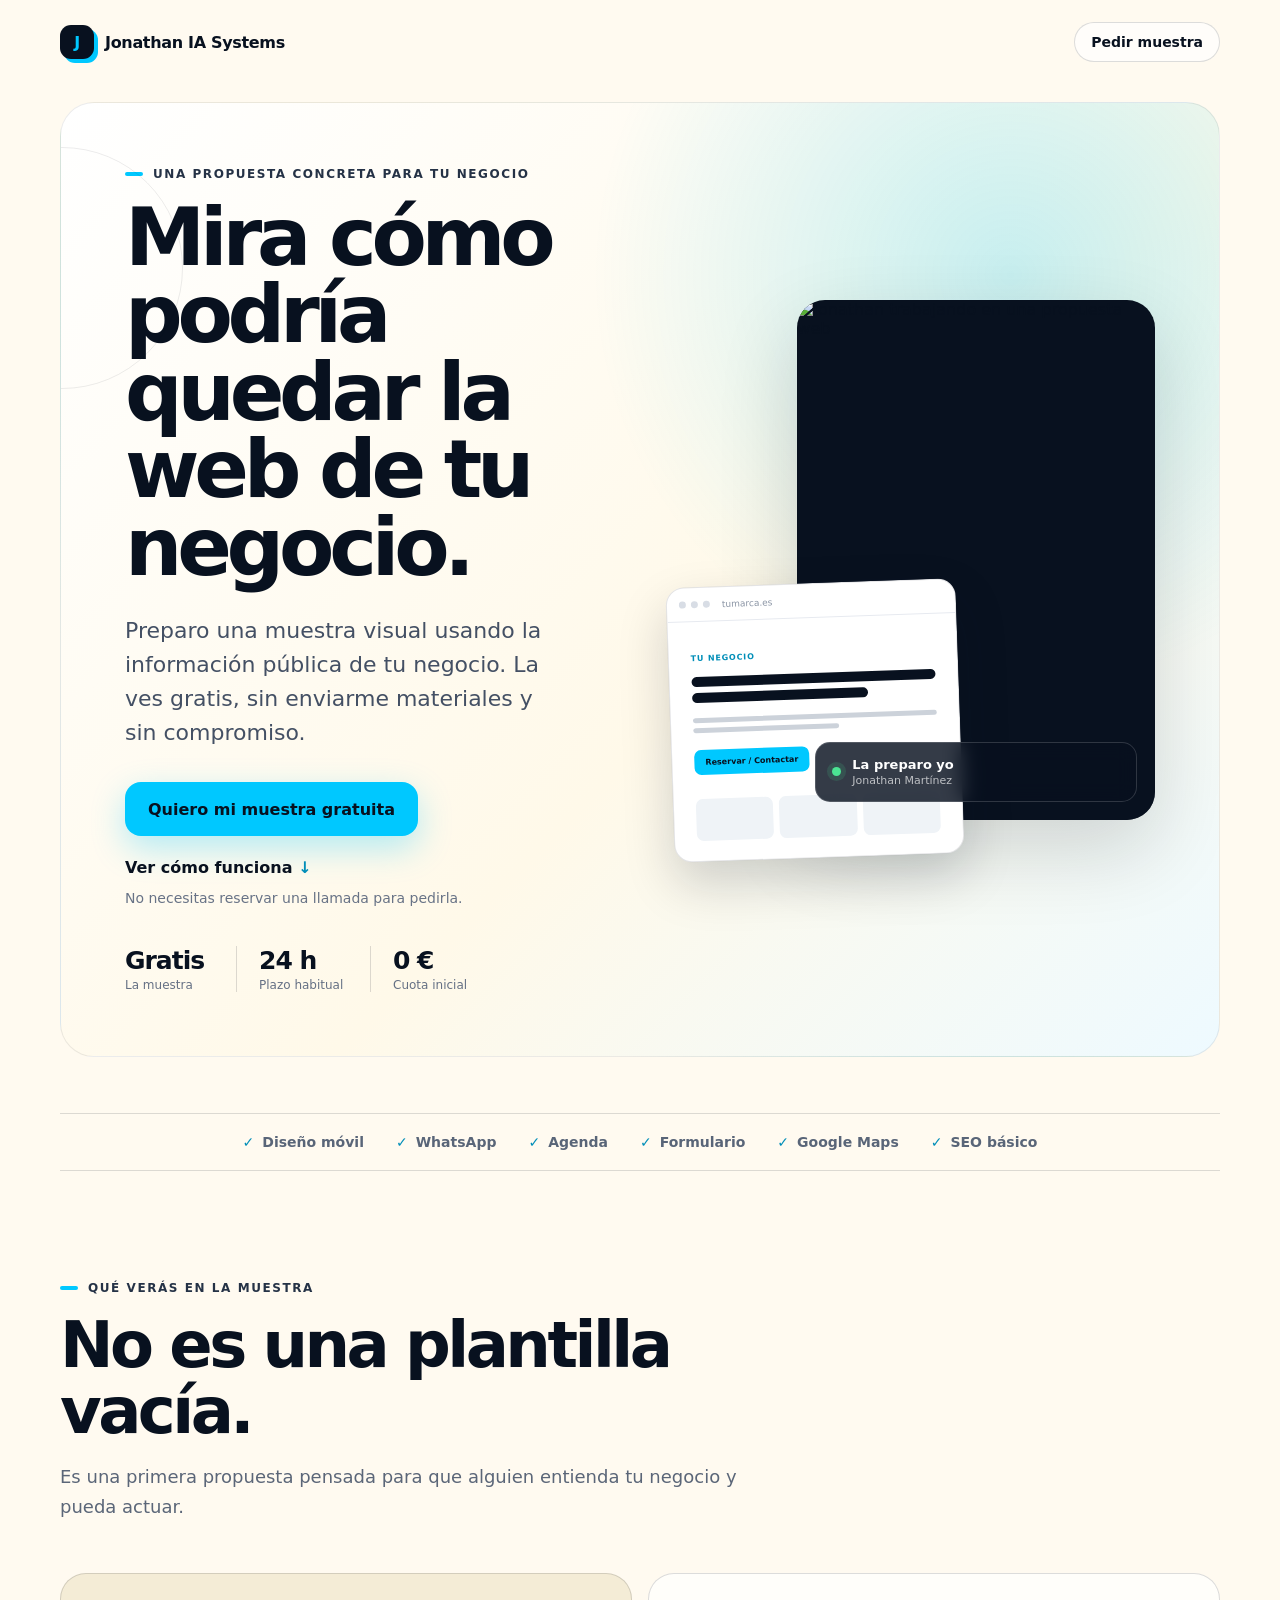
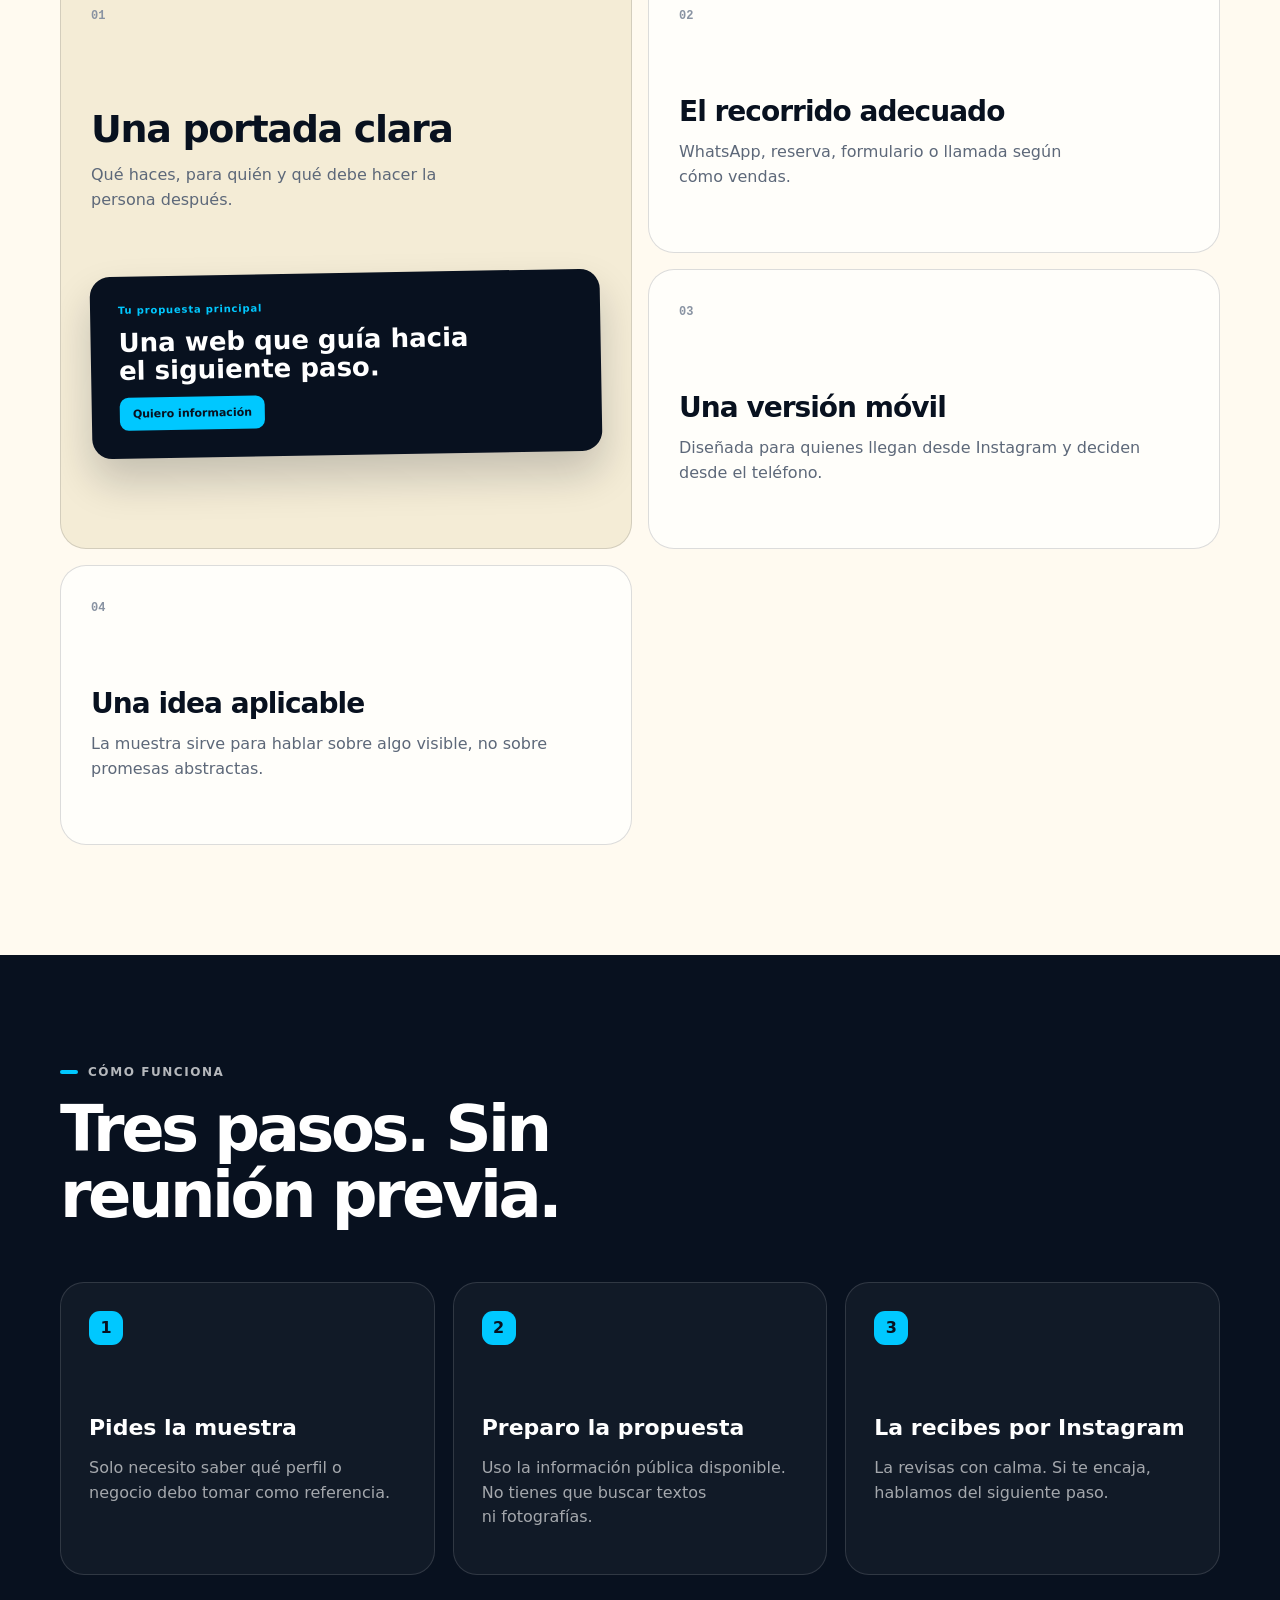
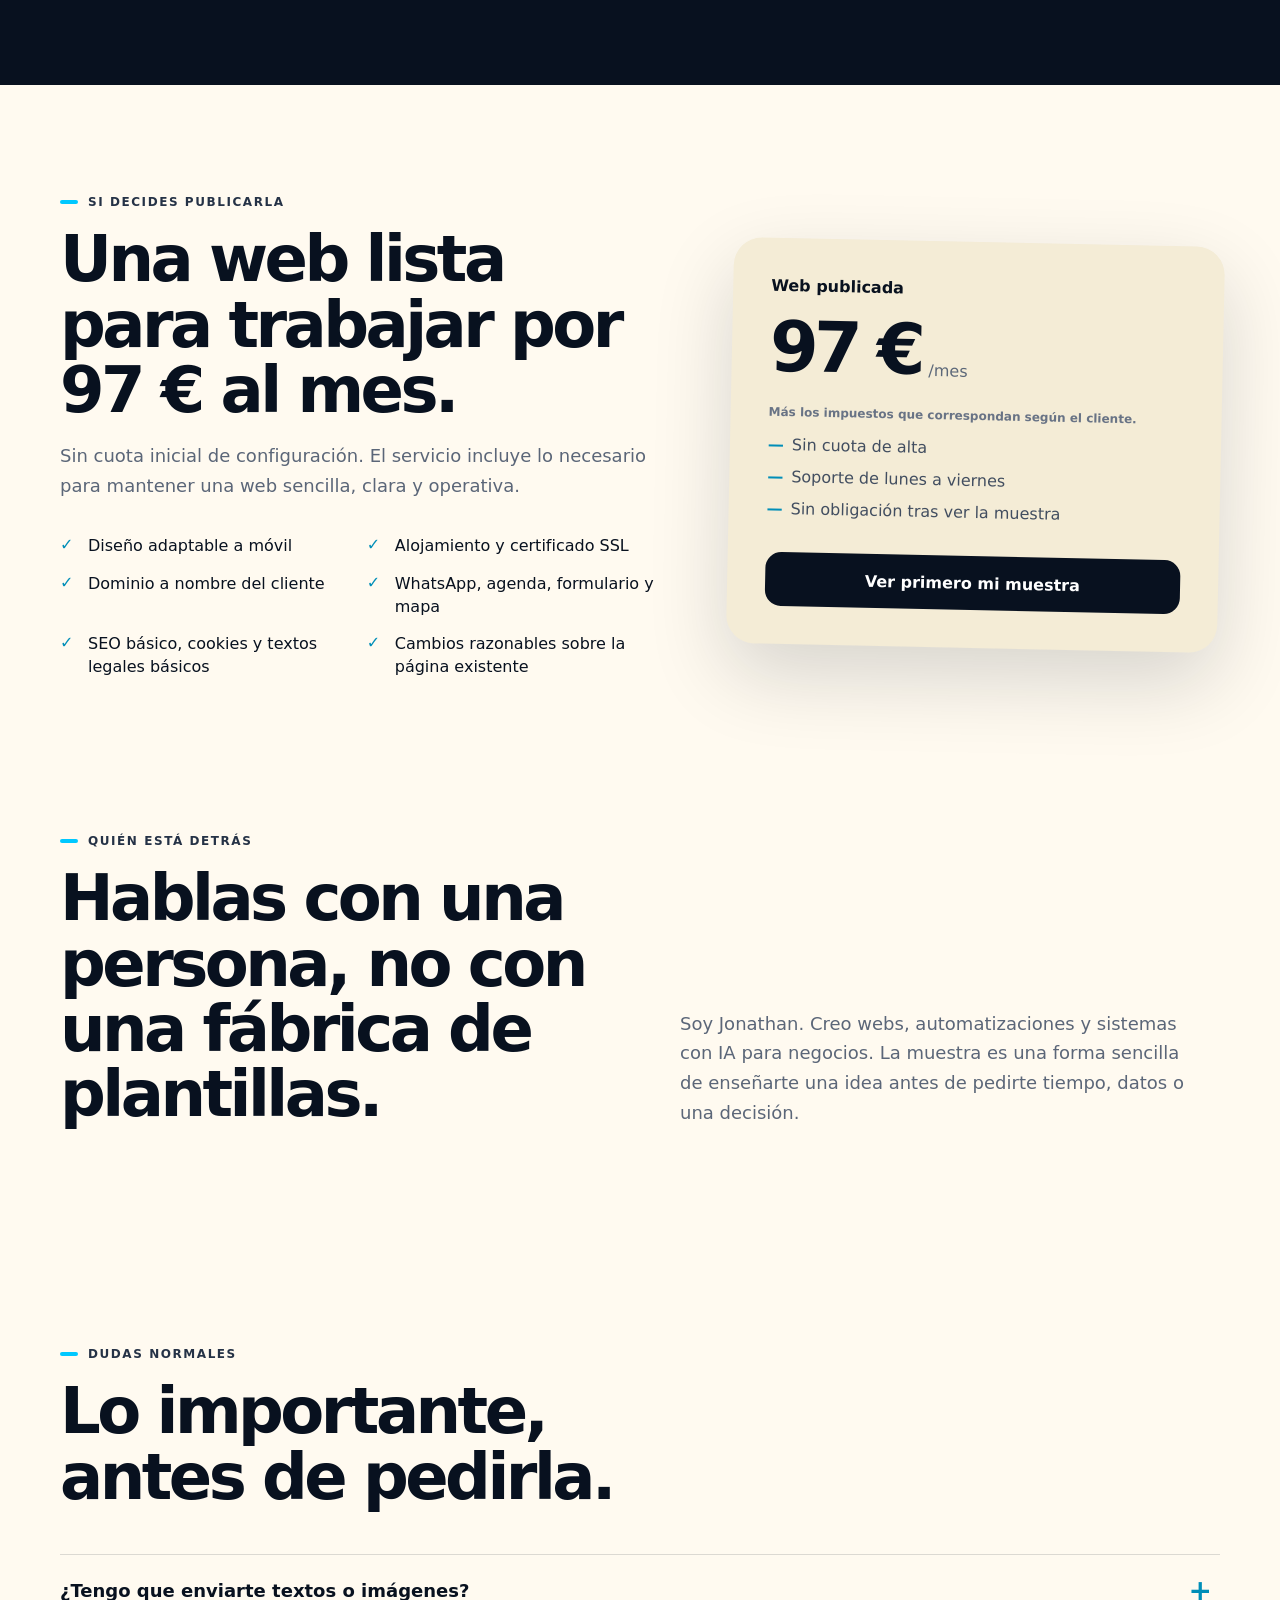
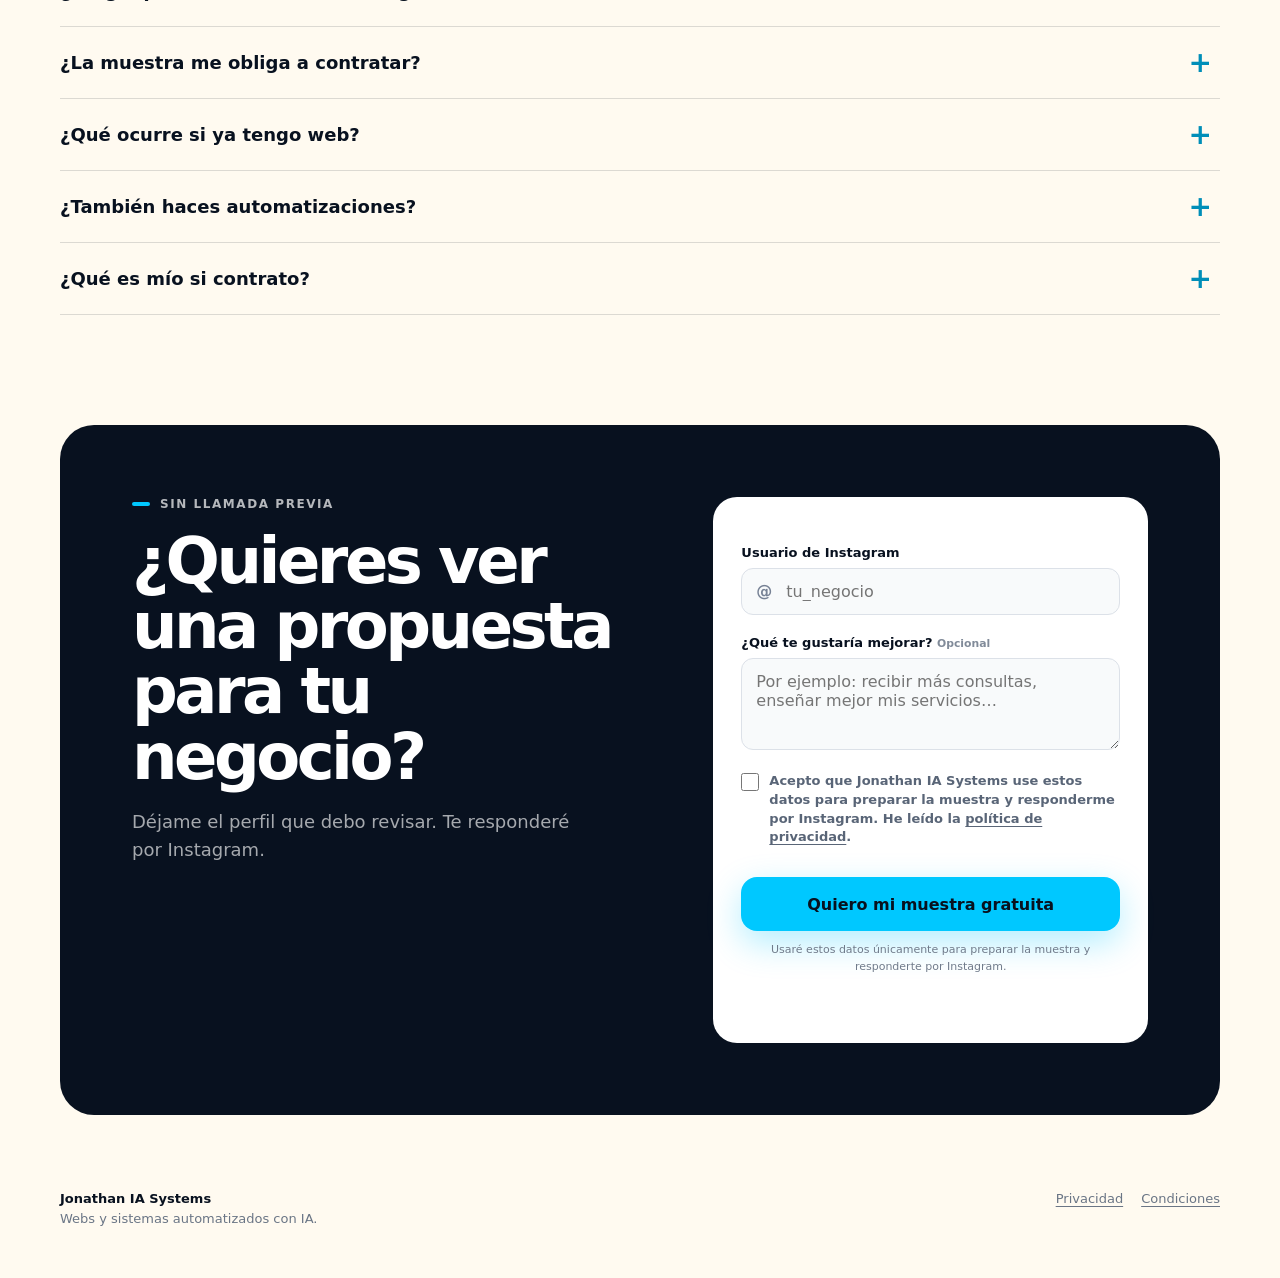
==== muestra-web/index.html @ d21387a9 "Add public web-demo landing and GHL intake" ====
<!doctype html>
<html lang="es">
  <head>
    <meta charset="UTF-8" />
    <meta name="viewport" content="width=device-width, initial-scale=1.0" />
    <meta
      name="description"
      content="Recibe una muestra gratuita de cómo podría quedar la web de tu negocio, preparada con información pública y sin compromiso."
    />
    <meta name="theme-color" content="#08111f" />
    <title>Muestra gratuita para tu web | Jonathan IA Systems</title>
    <link rel="stylesheet" href="/muestra-web/styles.css" />
  </head>
  <body>
    <header class="site-header">
      <a class="brand" href="#inicio" aria-label="Jonathan IA Systems, volver al inicio">
        <span class="brand-mark" aria-hidden="true">J</span>
        <span>Jonathan IA Systems</span>
      </a>
      <a class="header-cta" href="#pedir-muestra">Pedir muestra</a>
    </header>

    <main>
      <section class="hero" id="inicio">
        <div class="hero-copy">
          <p class="eyebrow"><span></span> Una propuesta concreta para tu negocio</p>
          <h1>Mira cómo podría quedar la web de tu negocio.</h1>
          <p class="hero-lead">
            Preparo una muestra visual usando la información pública de tu negocio. La ves gratis,
            sin enviarme materiales y sin compromiso.
          </p>
          <div class="hero-actions">
            <a class="button button-primary" href="#pedir-muestra">Quiero mi muestra gratuita</a>
            <a class="text-link" href="#como-funciona">Ver cómo funciona <span>↓</span></a>
          </div>
          <p class="microcopy">No necesitas reservar una llamada para pedirla.</p>

          <ul class="hero-facts" aria-label="Datos principales de la oferta">
            <li><strong>Gratis</strong><span>La muestra</span></li>
            <li><strong>24 h</strong><span>Plazo habitual</span></li>
            <li><strong>0 €</strong><span>Cuota inicial</span></li>
          </ul>
        </div>

        <div class="hero-visual" aria-label="Ejemplo visual de una página orientada a conversión">
          <div class="portrait-wrap">
            <img
              src="/muestra-web/assets/jonathan-trabajando.png"
              alt="Jonathan trabajando en una propuesta web"
              width="768"
              height="1365"
            />
            <div class="portrait-caption">
              <span class="status-dot"></span>
              <div><strong>La preparo yo</strong><span>Jonathan Martínez</span></div>
            </div>
          </div>

          <div class="browser-card" aria-hidden="true">
            <div class="browser-top"><i></i><i></i><i></i><span>tumarca.es</span></div>
            <div class="browser-content">
              <span class="mock-label">TU NEGOCIO</span>
              <div class="mock-title"></div>
              <div class="mock-title short"></div>
              <div class="mock-copy"></div>
              <div class="mock-copy short"></div>
              <div class="mock-button">Reservar / Contactar</div>
              <div class="mock-cards"><i></i><i></i><i></i></div>
            </div>
          </div>
        </div>
      </section>

      <section class="trust-strip" aria-label="Características incluidas">
        <span>Diseño móvil</span>
        <span>WhatsApp</span>
        <span>Agenda</span>
        <span>Formulario</span>
        <span>Google Maps</span>
        <span>SEO básico</span>
      </section>

      <section class="section value-section" id="que-incluye">
        <div class="section-heading">
          <p class="eyebrow"><span></span> Qué verás en la muestra</p>
          <h2>No es una plantilla vacía.</h2>
          <p>Es una primera propuesta pensada para que alguien entienda tu negocio y pueda actuar.</p>
        </div>

        <div class="value-grid">
          <article class="value-card featured">
            <span class="card-number">01</span>
            <h3>Una portada clara</h3>
            <p>Qué haces, para quién y qué debe hacer la persona después.</p>
            <div class="mini-ui">
              <span>Tu propuesta principal</span>
              <strong>Una web que guía hacia el siguiente paso.</strong>
              <i>Quiero información</i>
            </div>
          </article>
          <article class="value-card">
            <span class="card-number">02</span>
            <h3>El recorrido adecuado</h3>
            <p>WhatsApp, reserva, formulario o llamada según cómo vendas.</p>
          </article>
          <article class="value-card">
            <span class="card-number">03</span>
            <h3>Una versión móvil</h3>
            <p>Diseñada para quienes llegan desde Instagram y deciden desde el teléfono.</p>
          </article>
          <article class="value-card">
            <span class="card-number">04</span>
            <h3>Una idea aplicable</h3>
            <p>La muestra sirve para hablar sobre algo visible, no sobre promesas abstractas.</p>
          </article>
        </div>
      </section>

      <section class="section process-section" id="como-funciona">
        <div class="section-heading compact">
          <p class="eyebrow light"><span></span> Cómo funciona</p>
          <h2>Tres pasos. Sin reunión previa.</h2>
        </div>

        <ol class="steps">
          <li>
            <span>1</span>
            <div><strong>Pides la muestra</strong><p>Solo necesito saber qué perfil o negocio debo tomar como referencia.</p></div>
          </li>
          <li>
            <span>2</span>
            <div><strong>Preparo la propuesta</strong><p>Uso la información pública disponible. No tienes que buscar textos ni fotografías.</p></div>
          </li>
          <li>
            <span>3</span>
            <div><strong>La recibes por Instagram</strong><p>La revisas con calma. Si te encaja, hablamos del siguiente paso.</p></div>
          </li>
        </ol>
      </section>

      <section class="section offer-section">
        <div class="offer-copy">
          <p class="eyebrow"><span></span> Si decides publicarla</p>
          <h2>Una web lista para trabajar por 97 € al mes.</h2>
          <p>
            Sin cuota inicial de configuración. El servicio incluye lo necesario para mantener una
            web sencilla, clara y operativa.
          </p>
          <ul class="check-list">
            <li>Diseño adaptable a móvil</li>
            <li>Alojamiento y certificado SSL</li>
            <li>Dominio a nombre del cliente</li>
            <li>WhatsApp, agenda, formulario y mapa</li>
            <li>SEO básico, cookies y textos legales básicos</li>
            <li>Cambios razonables sobre la página existente</li>
          </ul>
        </div>
        <aside class="price-card">
          <p>Web publicada</p>
          <div class="price"><strong>97 €</strong><span>/mes</span></div>
          <p class="tax-note">Más los impuestos que correspondan según el cliente.</p>
          <ul>
            <li>Sin cuota de alta</li>
            <li>Soporte de lunes a viernes</li>
            <li>Sin obligación tras ver la muestra</li>
          </ul>
          <a class="button button-dark" href="#pedir-muestra">Ver primero mi muestra</a>
        </aside>
      </section>

      <section class="section founder-section">
        <div>
          <p class="eyebrow"><span></span> Quién está detrás</p>
          <h2>Hablas con una persona, no con una fábrica de plantillas.</h2>
        </div>
        <p>
          Soy Jonathan. Creo webs, automatizaciones y sistemas con IA para negocios. La muestra es
          una forma sencilla de enseñarte una idea antes de pedirte tiempo, datos o una decisión.
        </p>
      </section>

      <section class="section faq-section">
        <div class="section-heading compact">
          <p class="eyebrow"><span></span> Dudas normales</p>
          <h2>Lo importante, antes de pedirla.</h2>
        </div>
        <div class="faq-list">
          <details>
            <summary>¿Tengo que enviarte textos o imágenes?</summary>
            <p>No. La primera muestra se prepara con la información pública disponible.</p>
          </details>
          <details>
            <summary>¿La muestra me obliga a contratar?</summary>
            <p>No. La revisas y decides después si quieres publicar una versión definitiva.</p>
          </details>
          <details>
            <summary>¿Qué ocurre si ya tengo web?</summary>
            <p>La muestra puede centrarse en mejorar el mensaje, la estructura o el siguiente paso.</p>
          </details>
          <details>
            <summary>¿También haces automatizaciones?</summary>
            <p>Sí. Si detectas una tarea repetitiva o un problema concreto, puedes contármelo.</p>
          </details>
          <details>
            <summary>¿Qué es mío si contrato?</summary>
            <p>El dominio, tu marca, tus contenidos y tus contactos siguen siendo tuyos.</p>
          </details>
        </div>
      </section>

      <section class="request-section" id="pedir-muestra">
        <div class="request-copy">
          <p class="eyebrow light"><span></span> Sin llamada previa</p>
          <h2>¿Quieres ver una propuesta para tu negocio?</h2>
          <p>Déjame el perfil que debo revisar. Te responderé por Instagram.</p>
        </div>

        <form class="request-form" id="demo-form" novalidate>
          <div class="honeypot" aria-hidden="true">
            <label for="website">No rellenar este campo</label>
            <input id="website" name="website" type="text" tabindex="-1" autocomplete="off" />
          </div>
          <label for="instagram">Usuario de Instagram</label>
          <div class="input-prefix">
            <span>@</span>
            <input
              id="instagram"
              name="instagram"
              type="text"
              autocomplete="off"
              placeholder="tu_negocio"
              required
              minlength="2"
              maxlength="80"
            />
          </div>

          <label for="idea">¿Qué te gustaría mejorar? <small>Opcional</small></label>
          <textarea
            id="idea"
            name="idea"
            rows="3"
            maxlength="300"
            placeholder="Por ejemplo: recibir más consultas, enseñar mejor mis servicios…"
          ></textarea>

          <label class="consent-row" for="consent">
            <input id="consent" name="consent" type="checkbox" required />
            <span>
              Acepto que Jonathan IA Systems use estos datos para preparar la muestra y responderme
              por Instagram. He leído la <a href="/muestra-web/privacidad" target="_blank" rel="noopener">política de privacidad</a>.
            </span>
          </label>

          <button class="button button-primary full" type="submit">Quiero mi muestra gratuita</button>
          <p class="form-note">
            Usaré estos datos únicamente para preparar la muestra y responderte por Instagram.
          </p>
          <p class="form-status" id="form-status" role="status" aria-live="polite"></p>
        </form>
      </section>
    </main>

    <footer>
      <div><strong>Jonathan IA Systems</strong><span>Webs y sistemas automatizados con IA.</span></div>
      <nav aria-label="Información legal">
        <a href="/muestra-web/privacidad">Privacidad</a>
        <a href="/muestra-web/condiciones">Condiciones</a>
      </nav>
    </footer>

    <script src="/muestra-web/script.js"></script>
  </body>
</html>
---- muestra-web/styles.css ----
:root {
  --ink: #08111f;
  --ink-soft: #253246;
  --paper: #f4ecd6;
  --cream: #fffaf0;
  --white: #ffffff;
  --cyan: #00c8ff;
  --cyan-dark: #008eb8;
  --line: rgba(8, 17, 31, 0.14);
  --shadow: 0 30px 80px rgba(8, 17, 31, 0.16);
  --radius: 26px;
  --max: 1160px;
}

* { box-sizing: border-box; }
html { scroll-behavior: smooth; }
body {
  margin: 0;
  background: var(--cream);
  color: var(--ink);
  font-family: Inter, ui-sans-serif, system-ui, -apple-system, BlinkMacSystemFont, "Segoe UI", sans-serif;
  -webkit-font-smoothing: antialiased;
}

a { color: inherit; }
img { display: block; max-width: 100%; }
button, input, textarea { font: inherit; }

.site-header {
  width: min(calc(100% - 40px), var(--max));
  min-height: 84px;
  margin: 0 auto;
  display: flex;
  align-items: center;
  justify-content: space-between;
}

.brand {
  display: inline-flex;
  align-items: center;
  gap: 11px;
  font-weight: 850;
  text-decoration: none;
  letter-spacing: -0.02em;
}

.brand-mark {
  display: grid;
  place-items: center;
  width: 34px;
  height: 34px;
  border-radius: 11px;
  background: var(--ink);
  color: var(--cyan);
  font-weight: 900;
  box-shadow: 4px 4px 0 var(--cyan);
}

.header-cta {
  padding: 11px 16px;
  border: 1px solid var(--line);
  border-radius: 999px;
  font-size: 14px;
  font-weight: 800;
  text-decoration: none;
  background: rgba(255,255,255,.65);
}

.hero {
  width: min(calc(100% - 40px), var(--max));
  min-height: 720px;
  margin: 18px auto 56px;
  padding: clamp(28px, 5vw, 72px);
  border-radius: 34px;
  background:
    radial-gradient(circle at 82% 18%, rgba(0,200,255,.22), transparent 34%),
    linear-gradient(135deg, #ffffff 0%, #fff9e9 58%, #eefaff 100%);
  border: 1px solid rgba(8,17,31,.08);
  display: grid;
  grid-template-columns: minmax(0, 1.05fr) minmax(340px, .95fr);
  align-items: center;
  gap: clamp(34px, 6vw, 84px);
  overflow: hidden;
  position: relative;
}

.hero::before {
  content: "";
  position: absolute;
  width: 240px;
  height: 240px;
  border: 1px solid rgba(8,17,31,.08);
  border-radius: 50%;
  left: -120px;
  top: 44px;
}

.eyebrow {
  display: flex;
  align-items: center;
  gap: 10px;
  margin: 0 0 18px;
  color: var(--ink-soft);
  text-transform: uppercase;
  letter-spacing: .13em;
  font-size: 12px;
  font-weight: 850;
}

.eyebrow span {
  width: 18px;
  height: 4px;
  border-radius: 99px;
  background: var(--cyan);
}

.eyebrow.light { color: rgba(255,255,255,.7); }

h1, h2, h3, p { text-wrap: pretty; }
h1 {
  margin: 0;
  max-width: 720px;
  font-size: clamp(46px, 6.3vw, 83px);
  line-height: .96;
  letter-spacing: -.065em;
}

.hero-lead {
  margin: 28px 0 0;
  max-width: 620px;
  color: #445064;
  font-size: clamp(18px, 2vw, 22px);
  line-height: 1.55;
}

.hero-actions {
  display: flex;
  align-items: center;
  gap: 22px;
  margin-top: 32px;
  flex-wrap: wrap;
}

.button {
  min-height: 54px;
  padding: 0 23px;
  border: 0;
  border-radius: 16px;
  display: inline-flex;
  align-items: center;
  justify-content: center;
  font-weight: 850;
  text-decoration: none;
  cursor: pointer;
  transition: transform .18s ease, box-shadow .18s ease, background .18s ease;
}

.button:hover { transform: translateY(-2px); }
.button-primary {
  background: var(--cyan);
  color: var(--ink);
  box-shadow: 0 12px 34px rgba(0, 200, 255, .3);
}
.button-primary:hover { background: #22d1ff; box-shadow: 0 16px 38px rgba(0,200,255,.36); }
.button-dark { background: var(--ink); color: white; }
.button.full { width: 100%; }
.button:focus-visible, a:focus-visible, input:focus-visible, textarea:focus-visible, summary:focus-visible {
  outline: 3px solid var(--cyan);
  outline-offset: 3px;
}

.text-link { font-weight: 800; text-decoration: none; }
.text-link span { color: var(--cyan-dark); }
.microcopy { margin: 13px 0 0; color: #687386; font-size: 14px; }

.hero-facts {
  padding: 0;
  margin: 40px 0 0;
  list-style: none;
  display: flex;
  gap: 0;
}
.hero-facts li {
  min-width: 112px;
  padding-right: 22px;
  margin-right: 22px;
  border-right: 1px solid var(--line);
  display: grid;
  gap: 3px;
}
.hero-facts li:last-child { border: 0; margin: 0; padding: 0; }
.hero-facts strong { font-size: 25px; letter-spacing: -.04em; }
.hero-facts span { color: #657084; font-size: 12px; }

.hero-visual { min-height: 560px; position: relative; }
.portrait-wrap {
  width: min(79%, 390px);
  height: 520px;
  margin-left: auto;
  position: relative;
  border-radius: 28px;
  overflow: hidden;
  box-shadow: var(--shadow);
  background: var(--ink);
}
.portrait-wrap img { width: 100%; height: 100%; object-fit: cover; object-position: center 30%; }
.portrait-wrap::after {
  content: "";
  position: absolute;
  inset: 0;
  background: linear-gradient(180deg, transparent 55%, rgba(8,17,31,.7));
}
.portrait-caption {
  position: absolute;
  z-index: 2;
  left: 18px;
  right: 18px;
  bottom: 18px;
  padding: 14px 16px;
  display: flex;
  align-items: center;
  gap: 11px;
  color: white;
  background: rgba(8,17,31,.82);
  backdrop-filter: blur(10px);
  border: 1px solid rgba(255,255,255,.16);
  border-radius: 15px;
}
.portrait-caption div { display: grid; gap: 2px; }
.portrait-caption strong { font-size: 13px; }
.portrait-caption span:last-child { color: rgba(255,255,255,.68); font-size: 11px; }
.status-dot { width: 9px; height: 9px; border-radius: 50%; background: #4be493; box-shadow: 0 0 0 5px rgba(75,228,147,.14); }

.browser-card {
  position: absolute;
  width: 290px;
  left: -32px;
  bottom: 2px;
  border-radius: 18px;
  overflow: hidden;
  background: white;
  border: 1px solid rgba(8,17,31,.11);
  box-shadow: 0 22px 50px rgba(8,17,31,.18);
  transform: rotate(-2deg);
}
.browser-top {
  height: 34px;
  padding: 0 12px;
  display: flex;
  align-items: center;
  gap: 5px;
  border-bottom: 1px solid #e7eaf0;
}
.browser-top i { width: 7px; height: 7px; border-radius: 50%; background: #d8dde5; }
.browser-top span { margin-left: 7px; color: #8a94a4; font-size: 9px; }
.browser-content { padding: 24px 22px 20px; }
.mock-label { color: #008eb8; font-weight: 850; font-size: 8px; letter-spacing: .1em; }
.mock-title, .mock-copy { height: 10px; margin-top: 12px; border-radius: 8px; background: var(--ink); }
.mock-title.short { width: 72%; margin-top: 6px; }
.mock-copy { height: 5px; margin-top: 15px; background: #ccd2da; }
.mock-copy.short { width: 60%; margin-top: 5px; }
.mock-button { width: max-content; margin-top: 17px; padding: 8px 11px; border-radius: 7px; background: var(--cyan); font-size: 8px; font-weight: 900; }
.mock-cards { margin-top: 24px; display: grid; grid-template-columns: repeat(3, 1fr); gap: 6px; }
.mock-cards i { height: 42px; border-radius: 7px; background: #eff3f7; }

.trust-strip {
  width: min(calc(100% - 40px), var(--max));
  margin: 0 auto;
  padding: 20px 26px;
  display: flex;
  justify-content: center;
  gap: 12px 32px;
  flex-wrap: wrap;
  border-top: 1px solid var(--line);
  border-bottom: 1px solid var(--line);
  color: #596578;
  font-size: 14px;
  font-weight: 750;
}
.trust-strip span::before { content: "✓"; margin-right: 8px; color: var(--cyan-dark); font-weight: 900; }

.section { width: min(calc(100% - 40px), var(--max)); margin: 0 auto; padding: 110px 0; }
.section-heading { max-width: 780px; }
.section-heading.compact { max-width: 680px; }
h2 { margin: 0; font-size: clamp(38px, 5vw, 65px); line-height: 1.02; letter-spacing: -.055em; }
.section-heading > p:last-child, .offer-copy > p:not(.eyebrow), .founder-section > p {
  color: #5b6678;
  font-size: 18px;
  line-height: 1.65;
}

.value-grid { margin-top: 52px; display: grid; grid-template-columns: repeat(2, minmax(0,1fr)); gap: 16px; }
.value-card {
  min-height: 280px;
  padding: 30px;
  border: 1px solid var(--line);
  border-radius: var(--radius);
  background: rgba(255,255,255,.68);
  position: relative;
  overflow: hidden;
}
.value-card.featured { grid-row: span 2; min-height: 576px; background: var(--paper); }
.card-number { color: #8993a2; font: 800 12px/1 ui-monospace, SFMono-Regular, Menlo, monospace; }
.value-card h3 { margin: 72px 0 12px; font-size: 28px; letter-spacing: -.035em; }
.value-card.featured h3 { margin-top: 84px; font-size: 38px; }
.value-card p { max-width: 480px; margin: 0; color: #5d6879; line-height: 1.55; }
.mini-ui {
  margin-top: 60px;
  padding: 28px;
  border-radius: 20px;
  display: grid;
  gap: 13px;
  background: var(--ink);
  color: white;
  transform: rotate(-1deg);
  box-shadow: 0 22px 42px rgba(8,17,31,.2);
}
.mini-ui span { color: var(--cyan); font-size: 10px; font-weight: 900; letter-spacing: .08em; }
.mini-ui strong { max-width: 370px; font-size: 26px; line-height: 1.08; }
.mini-ui i { width: max-content; padding: 10px 13px; border-radius: 9px; background: var(--cyan); color: var(--ink); font-size: 11px; font-style: normal; font-weight: 900; }

.process-section {
  width: 100%;
  max-width: none;
  padding: 110px max(20px, calc((100% - var(--max)) / 2));
  background: var(--ink);
  color: white;
}
.steps { margin: 54px 0 0; padding: 0; list-style: none; display: grid; grid-template-columns: repeat(3, 1fr); gap: 18px; }
.steps li { padding: 28px; border: 1px solid rgba(255,255,255,.13); border-radius: 24px; background: rgba(255,255,255,.04); }
.steps li > span { display: grid; place-items: center; width: 34px; height: 34px; border-radius: 11px; color: var(--ink); background: var(--cyan); font-weight: 900; }
.steps strong { display: block; margin-top: 70px; font-size: 22px; }
.steps p { color: rgba(255,255,255,.62); line-height: 1.55; }

.offer-section { display: grid; grid-template-columns: 1.1fr .9fr; gap: 70px; align-items: center; }
.check-list, .price-card ul { padding: 0; list-style: none; }
.check-list { margin-top: 34px; display: grid; grid-template-columns: repeat(2,minmax(0,1fr)); gap: 14px; }
.check-list li { padding-left: 28px; position: relative; line-height: 1.45; }
.check-list li::before { content: "✓"; position: absolute; left: 0; top: -1px; color: var(--cyan-dark); font-weight: 900; }
.price-card { padding: 38px; border-radius: 28px; background: var(--paper); box-shadow: var(--shadow); transform: rotate(1.2deg); }
.price-card > p { margin: 0; font-weight: 850; }
.price { margin: 22px 0 28px; display: flex; align-items: flex-end; gap: 8px; }
.price strong { font-size: 70px; line-height: .86; letter-spacing: -.07em; }
.price span { color: #5c6879; }
.tax-note { margin: -15px 0 25px; color: #687385; font-size: 12px; }
.price-card li { margin: 13px 0; color: #424e60; }
.price-card li::before { content: "—"; margin-right: 8px; color: var(--cyan-dark); font-weight: 900; }
.price-card .button { width: 100%; margin-top: 18px; }

.founder-section { padding-top: 30px; display: grid; grid-template-columns: 1fr 1fr; gap: 80px; align-items: end; }
.founder-section > p { margin: 0; }
.faq-section { padding-bottom: 90px; }
.faq-list { margin-top: 44px; border-top: 1px solid var(--line); }
.faq-list details { border-bottom: 1px solid var(--line); }
.faq-list summary { padding: 25px 44px 25px 0; cursor: pointer; font-size: 18px; font-weight: 830; position: relative; list-style: none; }
.faq-list summary::-webkit-details-marker { display: none; }
.faq-list summary::after { content: "+"; position: absolute; right: 8px; top: 19px; color: var(--cyan-dark); font-size: 28px; }
.faq-list details[open] summary::after { content: "−"; }
.faq-list p { max-width: 730px; margin: -4px 0 24px; color: #5e697a; line-height: 1.6; }

.request-section {
  width: min(calc(100% - 40px), var(--max));
  margin: 20px auto 40px;
  padding: clamp(30px, 6vw, 72px);
  border-radius: 34px;
  display: grid;
  grid-template-columns: 1fr .85fr;
  gap: 70px;
  background: var(--ink);
  color: white;
}
.request-copy > p:last-child { color: rgba(255,255,255,.64); font-size: 18px; line-height: 1.55; }
.request-form { padding: 28px; border-radius: 24px; color: var(--ink); background: white; }
.request-form label { display: block; margin: 0 0 8px; font-size: 13px; font-weight: 850; }
.request-form label:not(:first-child) { margin-top: 20px; }
.request-form small { color: #818b99; font-weight: 600; }
.input-prefix { display: flex; align-items: center; border: 1px solid #dce1e8; border-radius: 12px; overflow: hidden; background: #f8fafb; }
.input-prefix span { padding-left: 14px; color: #778295; font-weight: 800; }
.input-prefix input, .request-form textarea { width: 100%; padding: 13px 14px; border: 0; outline: 0; background: transparent; }
.request-form textarea { resize: vertical; min-height: 92px; border: 1px solid #dce1e8; border-radius: 12px; background: #f8fafb; }
.honeypot { position: absolute !important; left: -10000px !important; width: 1px; height: 1px; overflow: hidden; }
.consent-row { display: flex !important; align-items: flex-start; gap: 10px; margin-top: 18px !important; color: #596577; font-weight: 600 !important; line-height: 1.45; }
.consent-row input { width: 18px; height: 18px; margin: 1px 0 0; flex: 0 0 auto; accent-color: var(--cyan-dark); }
.consent-row a, footer a { color: inherit; text-decoration-thickness: 1px; text-underline-offset: 3px; }
.request-form .button { margin-top: 22px; }
.form-note, .form-status { color: #707b8b; font-size: 11px; line-height: 1.5; text-align: center; }
.form-status { min-height: 18px; color: #087a55; font-weight: 750; }

footer {
  width: min(calc(100% - 40px), var(--max));
  margin: 0 auto;
  padding: 36px 0 52px;
  display: flex;
  justify-content: space-between;
  gap: 20px;
  color: #6a7585;
  font-size: 13px;
}
footer strong { color: var(--ink); }
footer div { display: grid; gap: 5px; }
footer nav { display: flex; align-items: flex-start; gap: 18px; }

.legal-page { width: min(calc(100% - 40px), 820px); margin: 0 auto; padding: 70px 0 100px; }
.legal-page .brand { width: max-content; margin-bottom: 64px; }
.legal-page h1 { max-width: 760px; font-size: clamp(44px, 8vw, 76px); }
.legal-page h2 { margin-top: 48px; font-size: 28px; letter-spacing: -.035em; }
.legal-page p, .legal-page li { color: #556173; line-height: 1.7; }
.legal-page a { color: #075b79; }
.legal-page .back-link { display: inline-block; margin-top: 44px; font-weight: 800; }

@media (max-width: 900px) {
  .hero { grid-template-columns: 1fr; min-height: auto; }
  .hero-copy { z-index: 2; }
  .hero-visual { min-height: 470px; }
  .portrait-wrap { height: 440px; }
  .browser-card { left: 0; }
  .offer-section, .request-section, .founder-section { grid-template-columns: 1fr; gap: 44px; }
  .steps { grid-template-columns: 1fr; }
  .steps strong { margin-top: 38px; }
}

@media (max-width: 640px) {
  .site-header { width: min(calc(100% - 28px), var(--max)); min-height: 72px; }
  .brand { font-size: 14px; }
  .header-cta { display: none; }
  .hero { width: calc(100% - 20px); margin-top: 4px; padding: 28px 20px 24px; border-radius: 26px; gap: 28px; }
  h1 { font-size: clamp(43px, 13.5vw, 60px); }
  .hero-lead { font-size: 17px; }
  .hero-actions { align-items: stretch; gap: 14px; }
  .hero-actions .button { width: 100%; }
  .text-link { text-align: center; }
  .microcopy { text-align: center; }
  .hero-facts { justify-content: space-between; }
  .hero-facts li { min-width: 0; margin-right: 12px; padding-right: 12px; }
  .hero-facts strong { font-size: 21px; }
  .hero-visual { min-height: 430px; }
  .portrait-wrap { width: 86%; height: 390px; }
  .browser-card { width: 230px; bottom: -2px; }
  .section { width: calc(100% - 28px); padding: 78px 0; }
  h2 { font-size: 39px; }
  .value-grid { grid-template-columns: 1fr; }
  .value-card.featured { grid-row: auto; min-height: 520px; }
  .process-section { width: 100%; padding: 78px 14px; }
  .check-list { grid-template-columns: 1fr; }
  .price strong { font-size: 61px; }
  .request-section { width: calc(100% - 20px); padding: 30px 16px 16px; border-radius: 26px; }
  .request-form { padding: 20px; }
  footer { width: calc(100% - 28px); flex-direction: column; }
  footer nav { gap: 14px; }
  .legal-page { width: calc(100% - 32px); padding-top: 34px; }
}

@media (prefers-reduced-motion: reduce) {
  html { scroll-behavior: auto; }
  *, *::before, *::after { transition: none !important; }
}
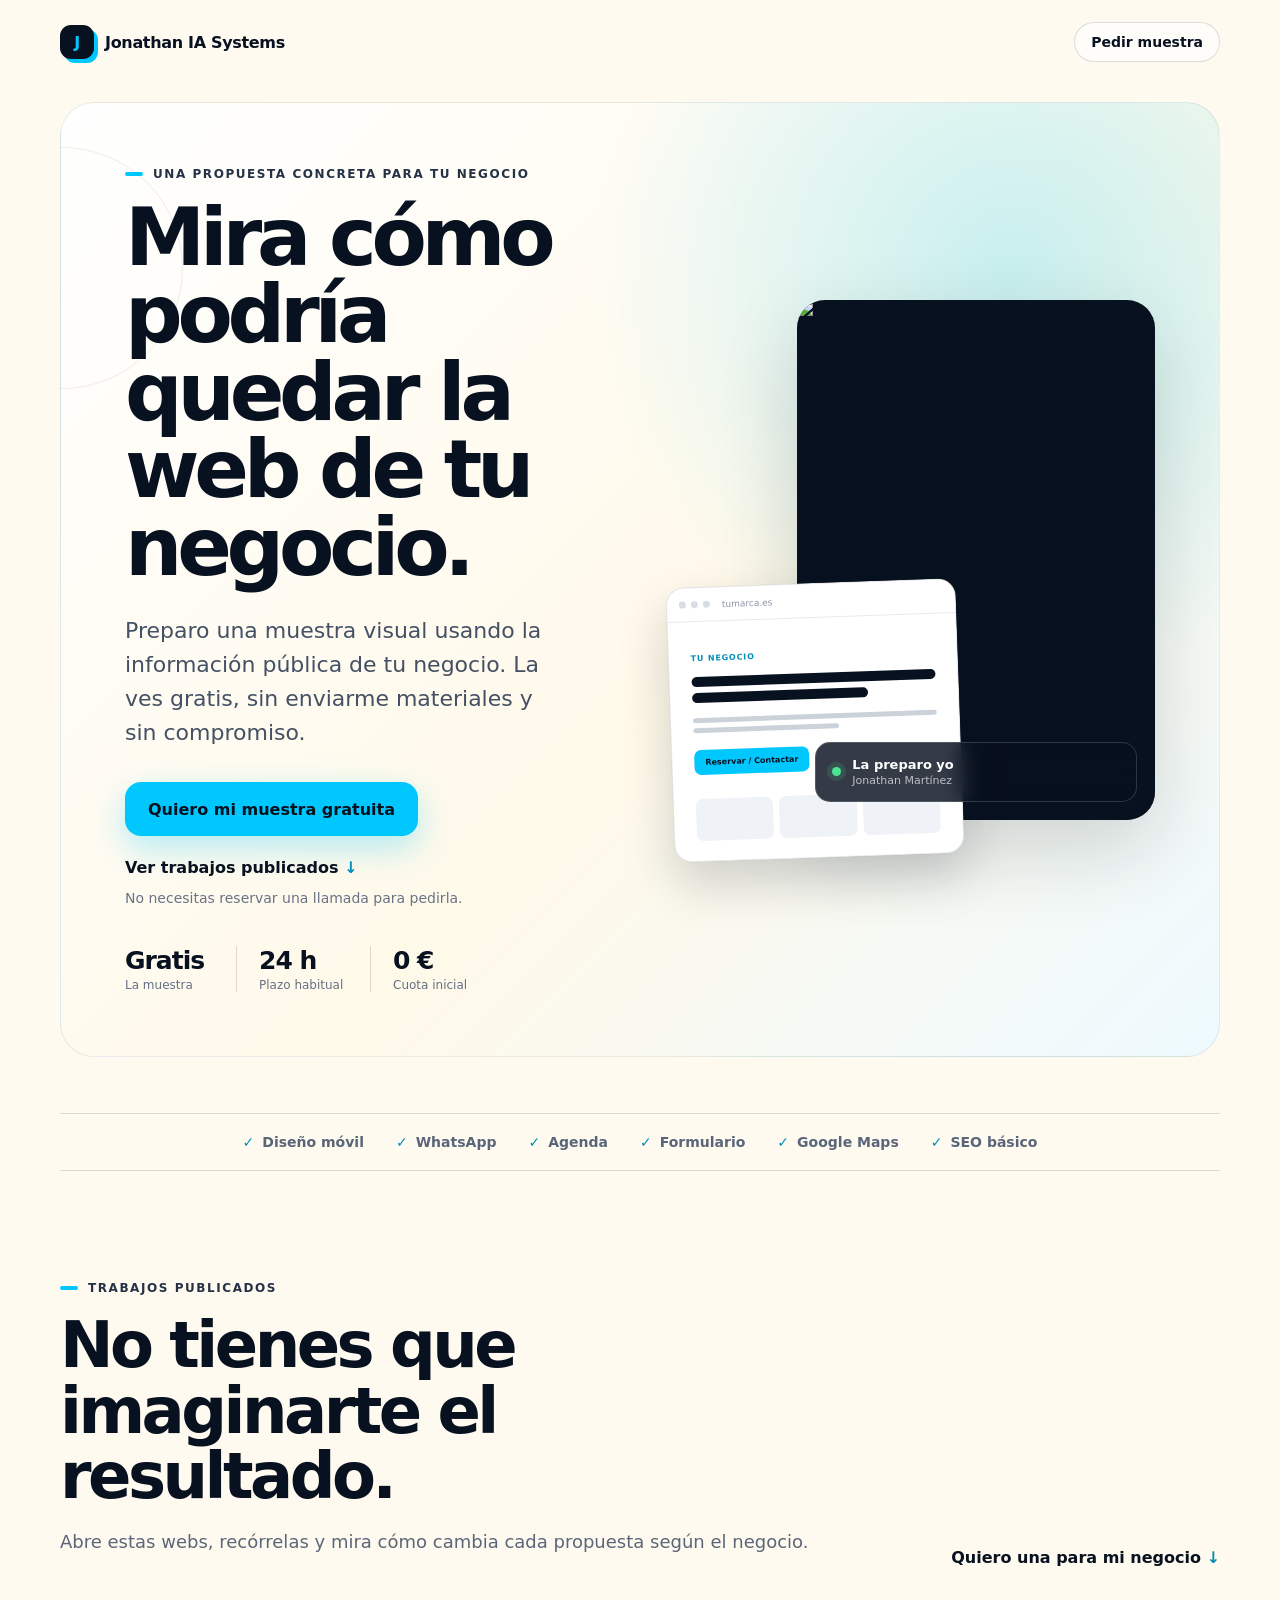
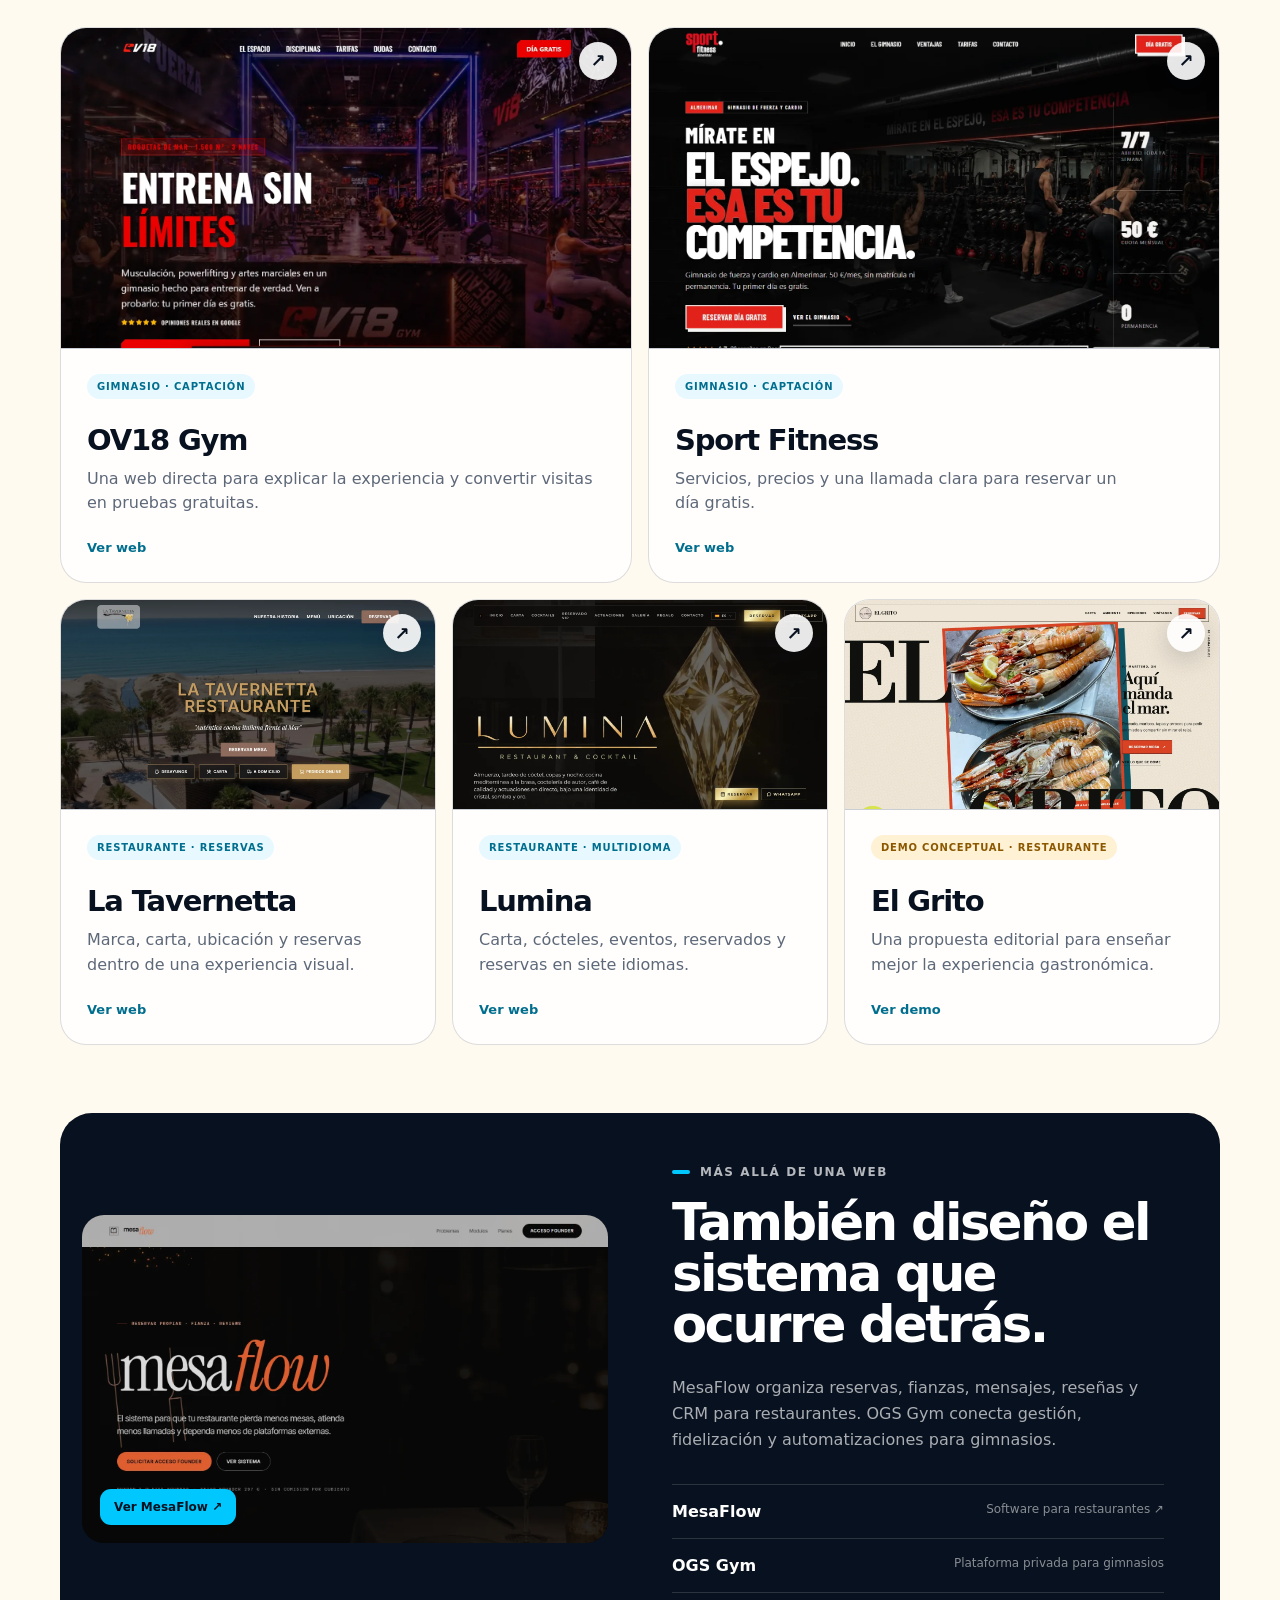
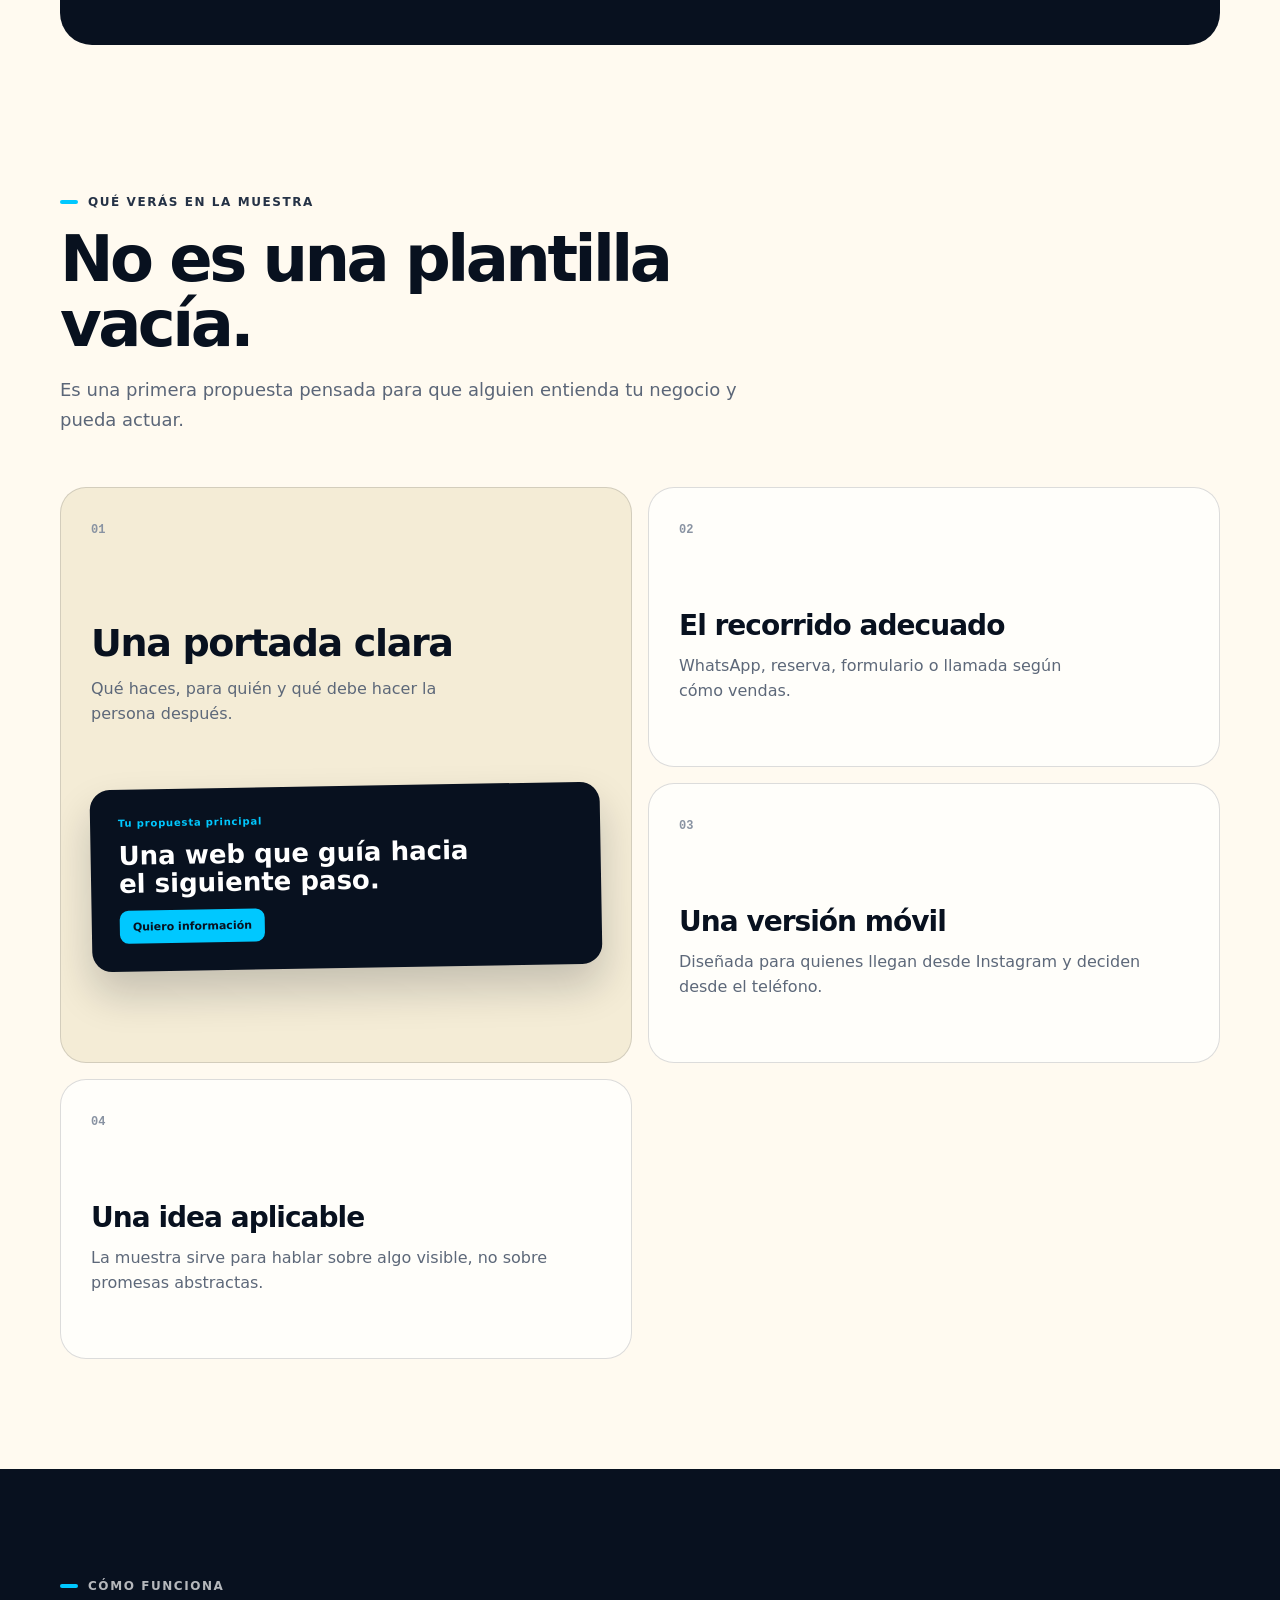
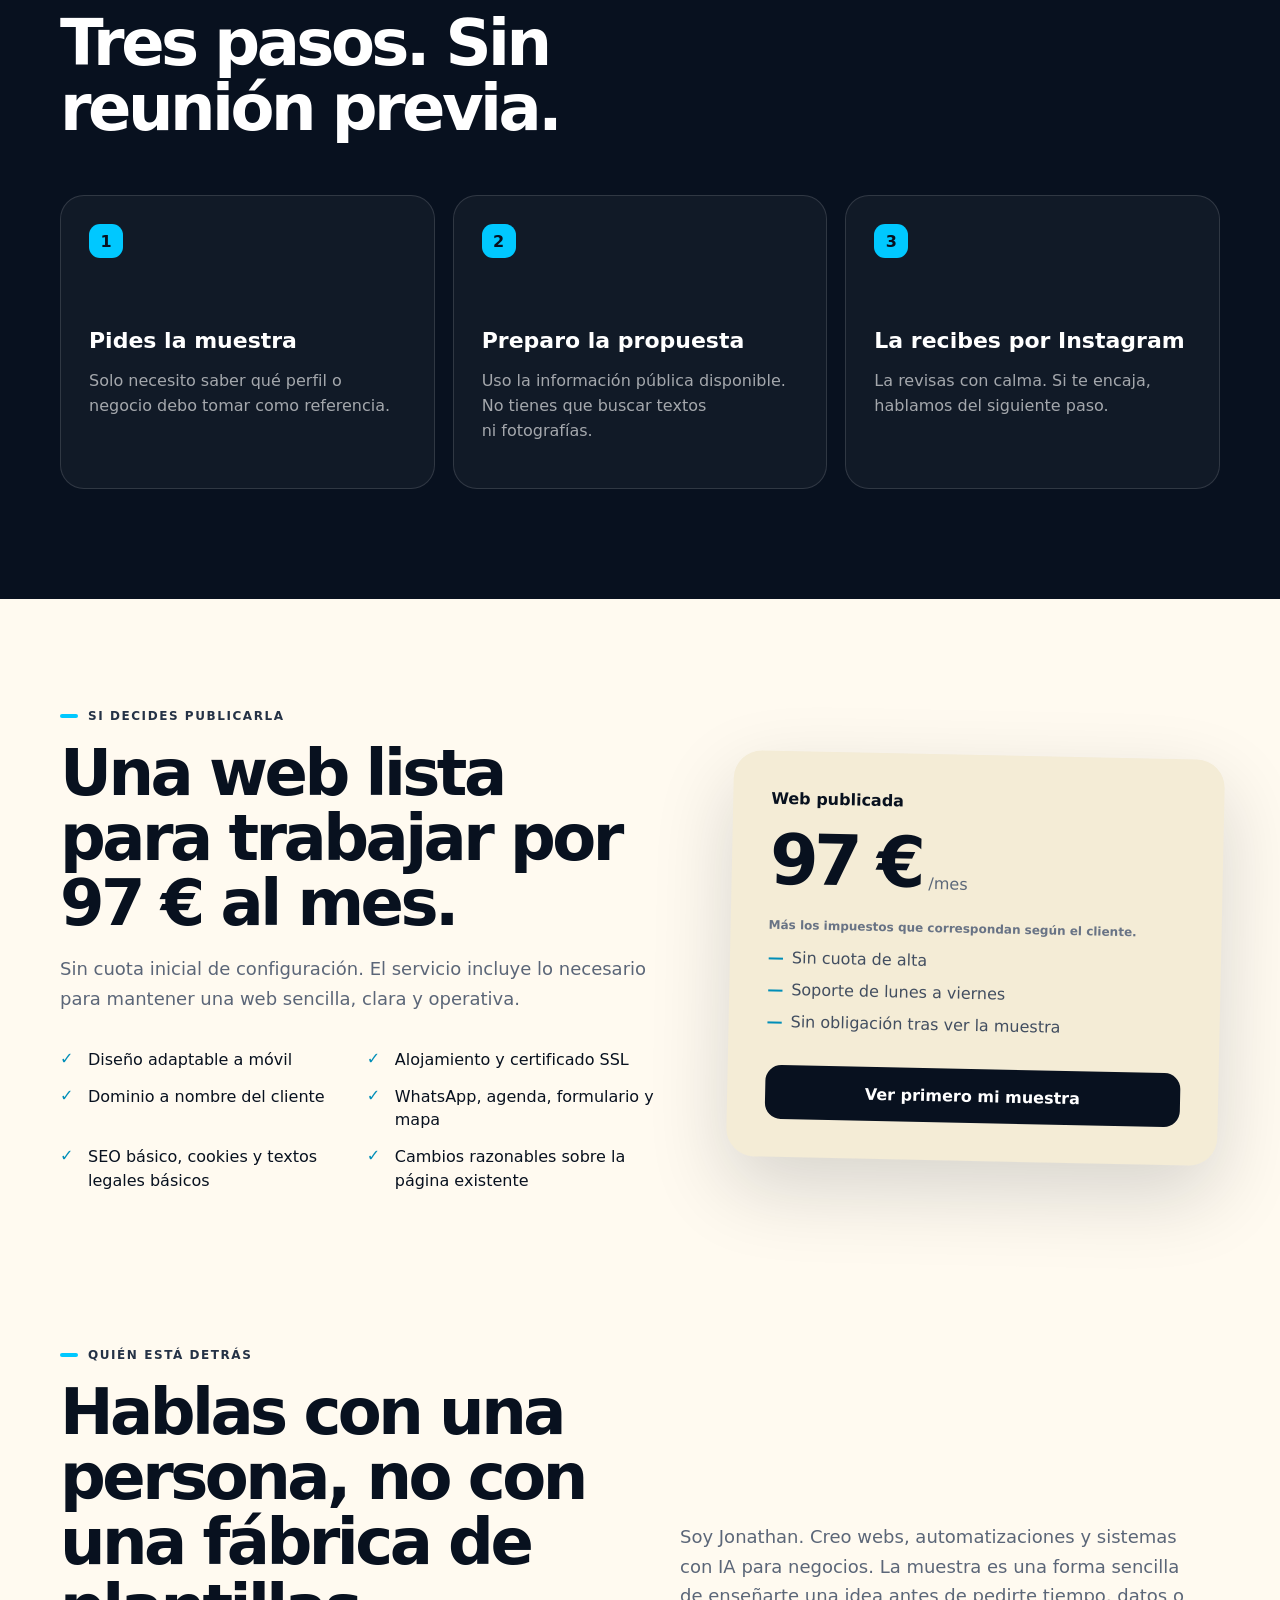
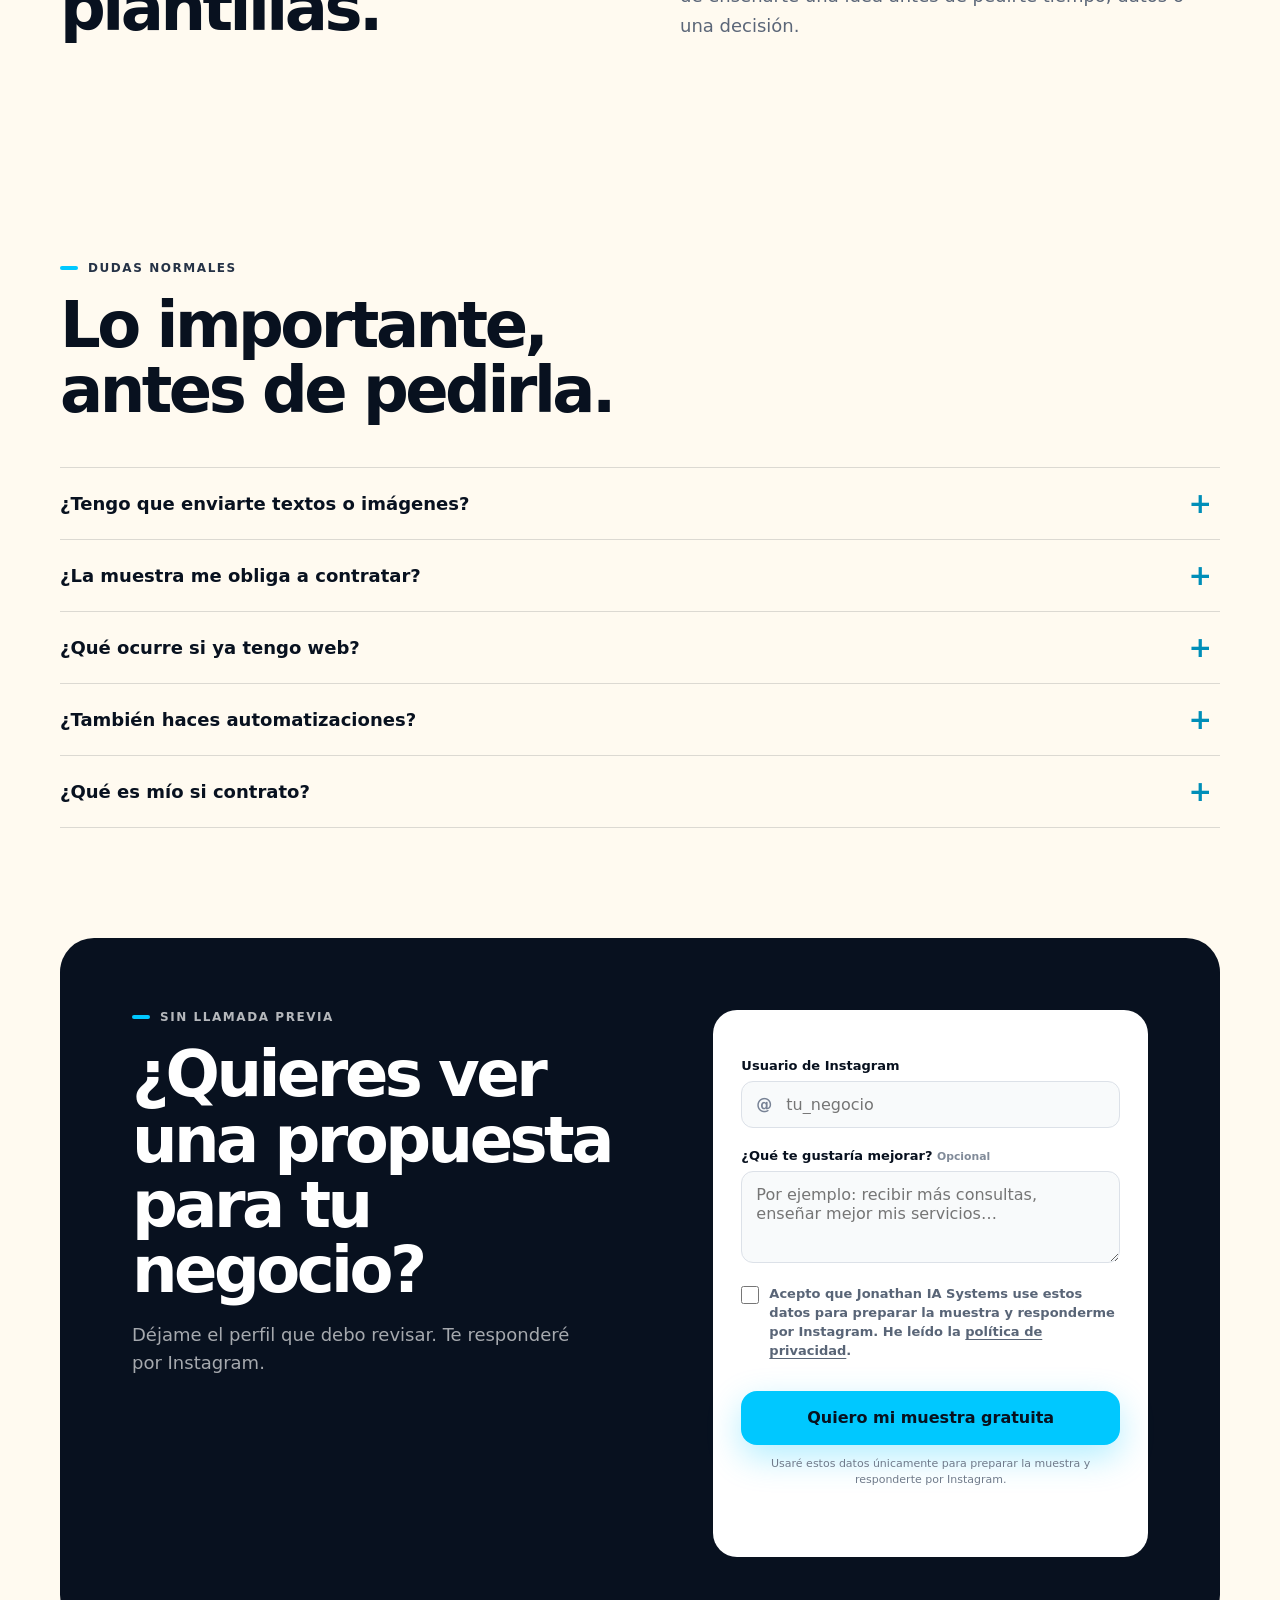
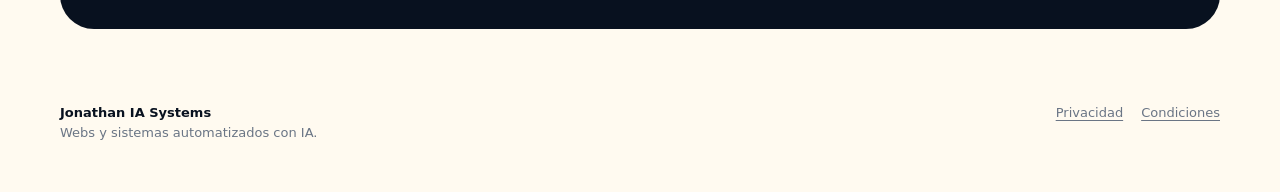
==== commit a3134975: "Add visual portfolio to web offer landing" ====
--- a/muestra-web/index.html
+++ b/muestra-web/index.html
@@ -31,7 +31,7 @@
           </p>
           <div class="hero-actions">
             <a class="button button-primary" href="#pedir-muestra">Quiero mi muestra gratuita</a>
-            <a class="text-link" href="#como-funciona">Ver cómo funciona <span>↓</span></a>
+            <a class="text-link" href="#trabajos">Ver trabajos publicados <span>↓</span></a>
           </div>
           <p class="microcopy">No necesitas reservar una llamada para pedirla.</p>
 
@@ -78,6 +78,103 @@
         <span>Formulario</span>
         <span>Google Maps</span>
         <span>SEO básico</span>
+      </section>
+
+      <section class="section portfolio-section" id="trabajos">
+        <div class="portfolio-intro">
+          <div class="section-heading">
+            <p class="eyebrow"><span></span> Trabajos publicados</p>
+            <h2>No tienes que imaginarte el resultado.</h2>
+            <p>Abre estas webs, recórrelas y mira cómo cambia cada propuesta según el negocio.</p>
+          </div>
+          <a class="text-link portfolio-intro-link" href="#pedir-muestra">Quiero una para mi negocio <span>↓</span></a>
+        </div>
+
+        <div class="portfolio-grid">
+          <a class="portfolio-card portfolio-card-wide" href="https://www.ov18gym.com" target="_blank" rel="noopener noreferrer">
+            <div class="portfolio-preview">
+              <img src="/muestra-web/assets/portfolio/ov18.webp" alt="Portada de la web de OV18 Gym" width="1440" height="1000" loading="lazy" />
+              <span class="open-project" aria-hidden="true">↗</span>
+            </div>
+            <div class="portfolio-card-copy">
+              <span class="project-type">Gimnasio · Captación</span>
+              <h3>OV18 Gym</h3>
+              <p>Una web directa para explicar la experiencia y convertir visitas en pruebas gratuitas.</p>
+              <span class="project-link">Ver web</span>
+            </div>
+          </a>
+
+          <a class="portfolio-card portfolio-card-wide" href="https://www.sportfitnessalmerimar.com" target="_blank" rel="noopener noreferrer">
+            <div class="portfolio-preview">
+              <img src="/muestra-web/assets/portfolio/sport-fitness.webp" alt="Portada de la web de Sport Fitness Almerimar" width="1440" height="1000" loading="lazy" />
+              <span class="open-project" aria-hidden="true">↗</span>
+            </div>
+            <div class="portfolio-card-copy">
+              <span class="project-type">Gimnasio · Captación</span>
+              <h3>Sport Fitness</h3>
+              <p>Servicios, precios y una llamada clara para reservar un día gratis.</p>
+              <span class="project-link">Ver web</span>
+            </div>
+          </a>
+
+          <a class="portfolio-card" href="https://landing-tavernetta.vercel.app" target="_blank" rel="noopener noreferrer">
+            <div class="portfolio-preview">
+              <img src="/muestra-web/assets/portfolio/la-tavernetta.webp" alt="Portada de la web de La Tavernetta" width="1440" height="1000" loading="lazy" />
+              <span class="open-project" aria-hidden="true">↗</span>
+            </div>
+            <div class="portfolio-card-copy">
+              <span class="project-type">Restaurante · Reservas</span>
+              <h3>La Tavernetta</h3>
+              <p>Marca, carta, ubicación y reservas dentro de una experiencia visual.</p>
+              <span class="project-link">Ver web</span>
+            </div>
+          </a>
+
+          <a class="portfolio-card" href="https://www.luminagala.com" target="_blank" rel="noopener noreferrer">
+            <div class="portfolio-preview">
+              <img src="/muestra-web/assets/portfolio/lumina.webp" alt="Portada de la web de Lumina Restaurant & Cocktail" width="1440" height="1000" loading="lazy" />
+              <span class="open-project" aria-hidden="true">↗</span>
+            </div>
+            <div class="portfolio-card-copy">
+              <span class="project-type">Restaurante · Multidioma</span>
+              <h3>Lumina</h3>
+              <p>Carta, cócteles, eventos, reservados y reservas en siete idiomas.</p>
+              <span class="project-link">Ver web</span>
+            </div>
+          </a>
+
+          <a class="portfolio-card" href="https://jmcabeo-ai.github.io/el-grito-aguadulce-demo/" target="_blank" rel="noopener noreferrer">
+            <div class="portfolio-preview">
+              <img src="/muestra-web/assets/portfolio/el-grito.webp" alt="Portada del concepto web para El Grito Aguadulce" width="1440" height="1000" loading="lazy" />
+              <span class="open-project" aria-hidden="true">↗</span>
+            </div>
+            <div class="portfolio-card-copy">
+              <span class="project-type demo">Demo conceptual · Restaurante</span>
+              <h3>El Grito</h3>
+              <p>Una propuesta editorial para enseñar mejor la experiencia gastronómica.</p>
+              <span class="project-link">Ver demo</span>
+            </div>
+          </a>
+        </div>
+
+        <div class="systems-proof">
+          <a class="systems-visual" href="https://www.mesaflow.es" target="_blank" rel="noopener noreferrer" aria-label="Ver la web de MesaFlow">
+            <img src="/muestra-web/assets/portfolio/mesaflow.webp" alt="Portada de MesaFlow" width="1440" height="1000" loading="lazy" />
+            <span>Ver MesaFlow ↗</span>
+          </a>
+          <div class="systems-copy">
+            <p class="eyebrow light"><span></span> Más allá de una web</p>
+            <h3>También diseño el sistema que ocurre detrás.</h3>
+            <p>
+              MesaFlow organiza reservas, fianzas, mensajes, reseñas y CRM para restaurantes.
+              OGS Gym conecta gestión, fidelización y automatizaciones para gimnasios.
+            </p>
+            <div class="system-list" aria-label="Productos propios">
+              <a href="https://www.mesaflow.es" target="_blank" rel="noopener noreferrer"><strong>MesaFlow</strong><span>Software para restaurantes ↗</span></a>
+              <div><strong>OGS Gym</strong><span>Plataforma privada para gimnasios</span></div>
+            </div>
+          </div>
+        </div>
       </section>
 
       <section class="section value-section" id="que-incluye">
--- a/muestra-web/styles.css
+++ b/muestra-web/styles.css
@@ -288,6 +288,126 @@
   font-size: 18px;
   line-height: 1.65;
 }
+
+.portfolio-section { padding-bottom: 40px; }
+.portfolio-intro { display: flex; align-items: end; justify-content: space-between; gap: 44px; }
+.portfolio-intro-link { flex: 0 0 auto; margin-bottom: 8px; }
+.portfolio-grid {
+  margin-top: 52px;
+  display: grid;
+  grid-template-columns: repeat(6, minmax(0, 1fr));
+  gap: 16px;
+}
+.portfolio-card {
+  grid-column: span 2;
+  min-width: 0;
+  border: 1px solid var(--line);
+  border-radius: var(--radius);
+  overflow: hidden;
+  display: flex;
+  flex-direction: column;
+  background: rgba(255,255,255,.78);
+  color: var(--ink);
+  text-decoration: none;
+  transition: transform .22s ease, box-shadow .22s ease, border-color .22s ease;
+}
+.portfolio-card-wide { grid-column: span 3; }
+.portfolio-card:hover {
+  transform: translateY(-5px);
+  border-color: rgba(0,142,184,.38);
+  box-shadow: 0 24px 55px rgba(8,17,31,.13);
+}
+.portfolio-preview {
+  aspect-ratio: 16 / 9;
+  position: relative;
+  overflow: hidden;
+  background: #e8edf1;
+  border-bottom: 1px solid var(--line);
+}
+.portfolio-preview img { width: 100%; height: 100%; object-fit: cover; object-position: top center; transition: transform .45s ease; }
+.portfolio-card:hover .portfolio-preview img { transform: scale(1.025); }
+.open-project {
+  position: absolute;
+  right: 14px;
+  top: 14px;
+  width: 38px;
+  height: 38px;
+  border-radius: 50%;
+  display: grid;
+  place-items: center;
+  background: rgba(255,255,255,.9);
+  color: var(--ink);
+  box-shadow: 0 8px 24px rgba(8,17,31,.18);
+  font-size: 18px;
+  font-weight: 900;
+}
+.portfolio-card-copy { padding: 25px 26px 27px; display: flex; flex: 1; flex-direction: column; }
+.project-type {
+  width: max-content;
+  max-width: 100%;
+  padding: 7px 10px;
+  border-radius: 999px;
+  background: #e7f9ff;
+  color: #006e8e;
+  font-size: 10px;
+  font-weight: 900;
+  letter-spacing: .08em;
+  text-transform: uppercase;
+}
+.project-type.demo { background: #fff1d4; color: #8b5800; }
+.portfolio-card h3 { margin: 24px 0 10px; font-size: 29px; letter-spacing: -.04em; }
+.portfolio-card p { margin: 0; color: #5d6879; line-height: 1.55; }
+.project-link { margin-top: auto; padding-top: 24px; color: #006e8e; font-size: 13px; font-weight: 900; }
+
+.systems-proof {
+  margin-top: 68px;
+  padding: 22px;
+  border-radius: 32px;
+  display: grid;
+  grid-template-columns: 1fr 1fr;
+  gap: clamp(34px, 5vw, 72px);
+  align-items: center;
+  overflow: hidden;
+  background: var(--ink);
+  color: white;
+}
+.systems-visual {
+  min-width: 0;
+  border-radius: 22px;
+  overflow: hidden;
+  position: relative;
+  aspect-ratio: 16 / 10;
+  color: white;
+  background: #020305;
+}
+.systems-visual img { width: 100%; height: 100%; object-fit: cover; object-position: top center; opacity: .88; transition: transform .45s ease, opacity .3s ease; }
+.systems-visual:hover img { transform: scale(1.025); opacity: 1; }
+.systems-visual > span {
+  position: absolute;
+  left: 18px;
+  bottom: 18px;
+  padding: 11px 14px;
+  border-radius: 11px;
+  background: var(--cyan);
+  color: var(--ink);
+  font-size: 12px;
+  font-weight: 900;
+}
+.systems-copy { padding: 30px 34px 30px 0; }
+.systems-copy h3 { max-width: 520px; margin: 0; font-size: clamp(34px, 4vw, 53px); line-height: 1; letter-spacing: -.05em; }
+.systems-copy > p:not(.eyebrow) { margin: 24px 0 0; color: rgba(255,255,255,.66); line-height: 1.65; }
+.system-list { margin-top: 30px; border-top: 1px solid rgba(255,255,255,.14); }
+.system-list a, .system-list div {
+  padding: 17px 0;
+  border-bottom: 1px solid rgba(255,255,255,.14);
+  display: flex;
+  justify-content: space-between;
+  gap: 20px;
+  color: white;
+  text-decoration: none;
+}
+.system-list span { color: rgba(255,255,255,.52); font-size: 12px; text-align: right; }
+.system-list a:hover strong { color: var(--cyan); }
 
 .value-grid { margin-top: 52px; display: grid; grid-template-columns: repeat(2, minmax(0,1fr)); gap: 16px; }
 .value-card {
@@ -415,6 +535,10 @@
   .portrait-wrap { height: 440px; }
   .browser-card { left: 0; }
   .offer-section, .request-section, .founder-section { grid-template-columns: 1fr; gap: 44px; }
+  .portfolio-intro { align-items: flex-start; flex-direction: column; gap: 20px; }
+  .portfolio-card, .portfolio-card-wide { grid-column: span 3; }
+  .systems-proof { grid-template-columns: 1fr; }
+  .systems-copy { padding: 10px 18px 24px; }
   .steps { grid-template-columns: 1fr; }
   .steps strong { margin-top: 38px; }
 }
@@ -438,6 +562,18 @@
   .browser-card { width: 230px; bottom: -2px; }
   .section { width: calc(100% - 28px); padding: 78px 0; }
   h2 { font-size: 39px; }
+  .portfolio-section { padding-bottom: 24px; }
+  .portfolio-intro-link { margin: 0; }
+  .portfolio-grid { grid-template-columns: 1fr; margin-top: 36px; }
+  .portfolio-card, .portfolio-card-wide { grid-column: auto; }
+  .portfolio-card-copy { padding: 22px; }
+  .portfolio-card h3 { font-size: 27px; }
+  .systems-proof { margin-top: 42px; padding: 12px; border-radius: 25px; gap: 20px; }
+  .systems-visual { border-radius: 18px; }
+  .systems-copy { padding: 12px 10px 16px; }
+  .systems-copy h3 { font-size: 36px; }
+  .system-list a, .system-list div { align-items: flex-start; flex-direction: column; gap: 6px; }
+  .system-list span { text-align: left; }
   .value-grid { grid-template-columns: 1fr; }
   .value-card.featured { grid-row: auto; min-height: 520px; }
   .process-section { width: 100%; padding: 78px 14px; }
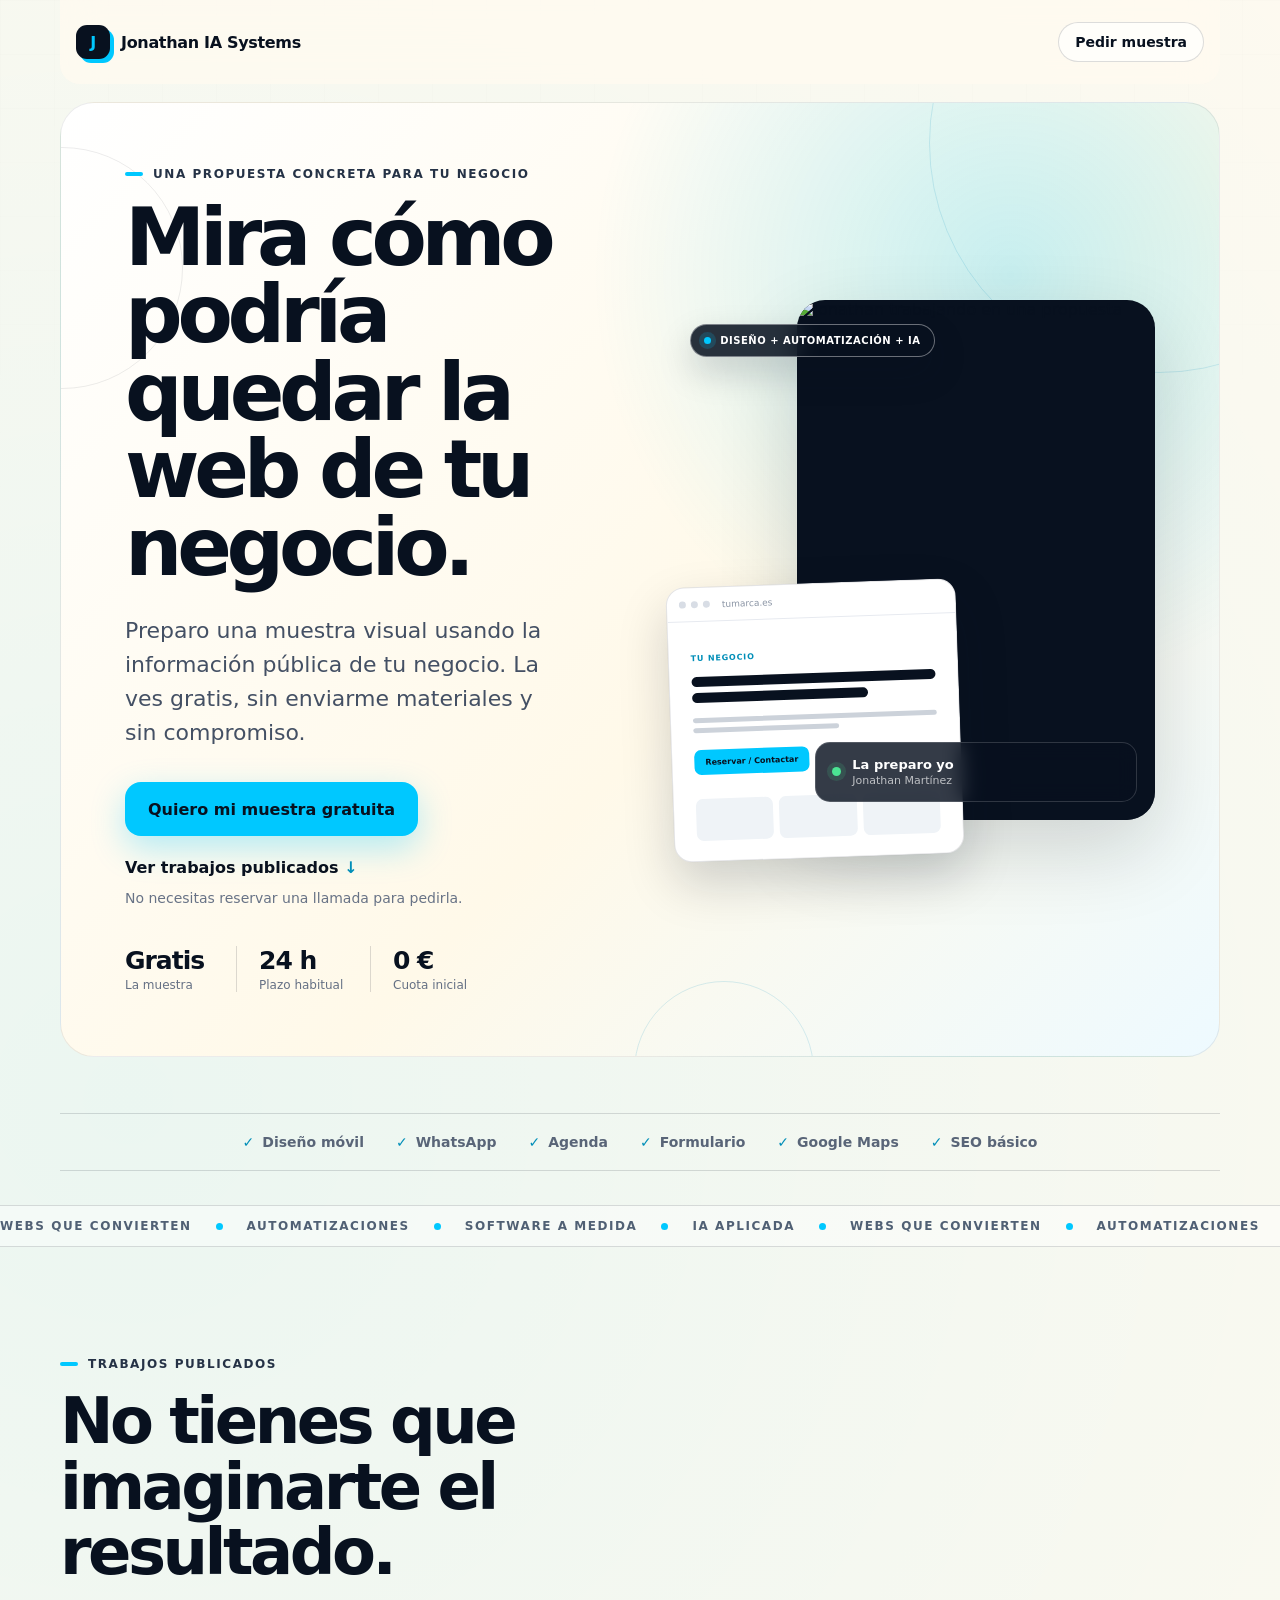
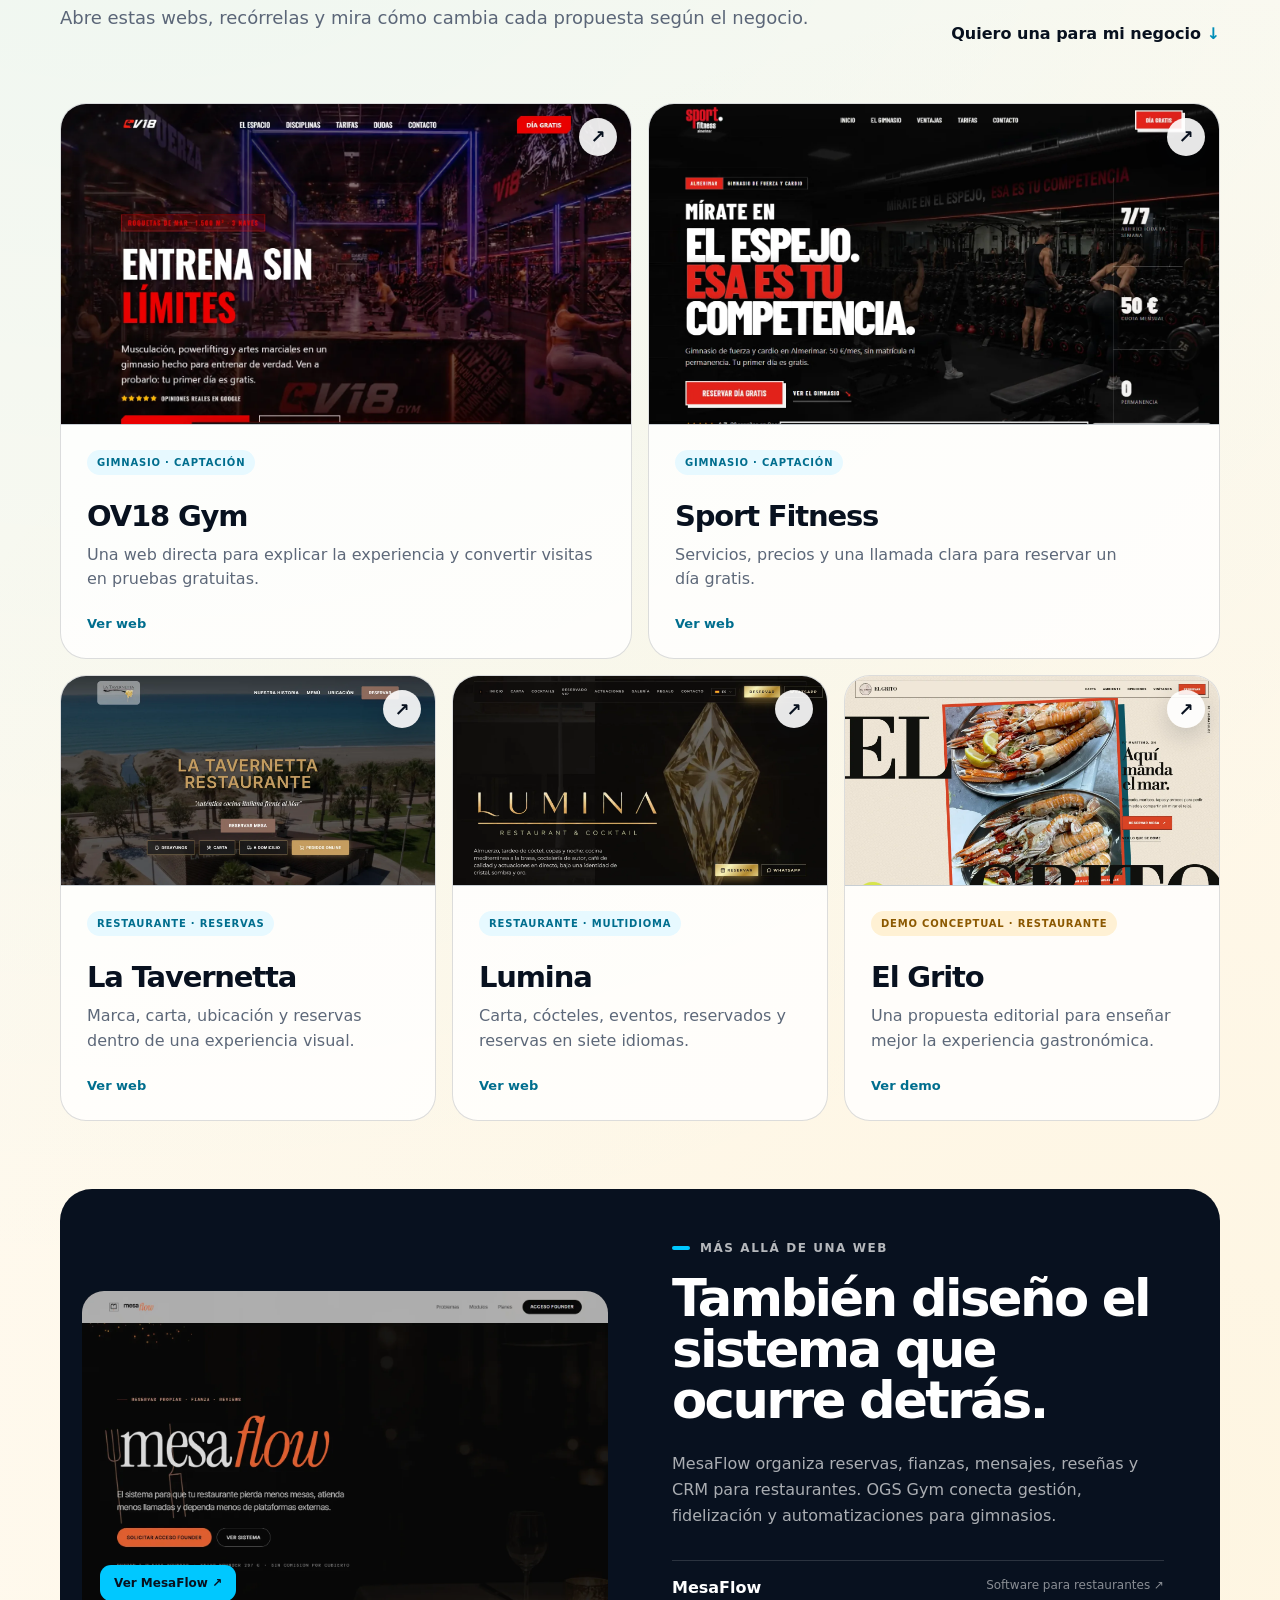
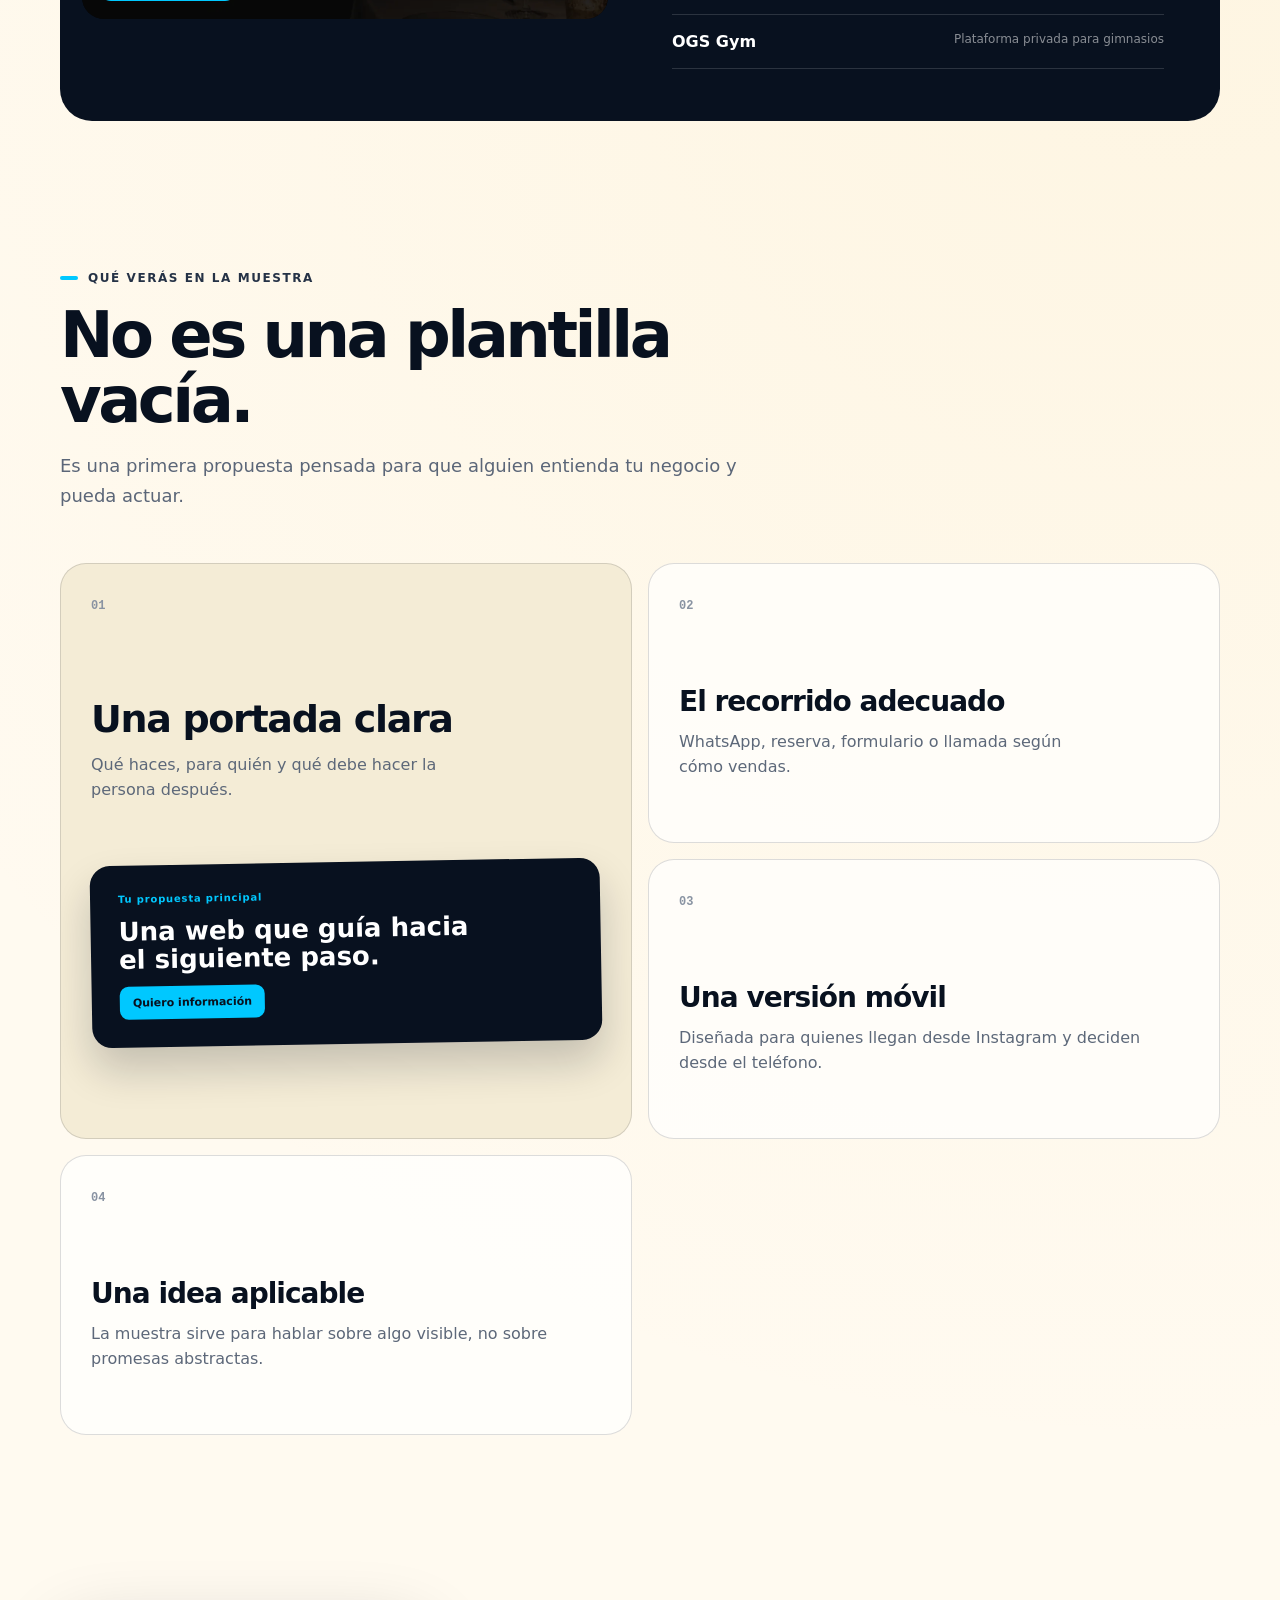
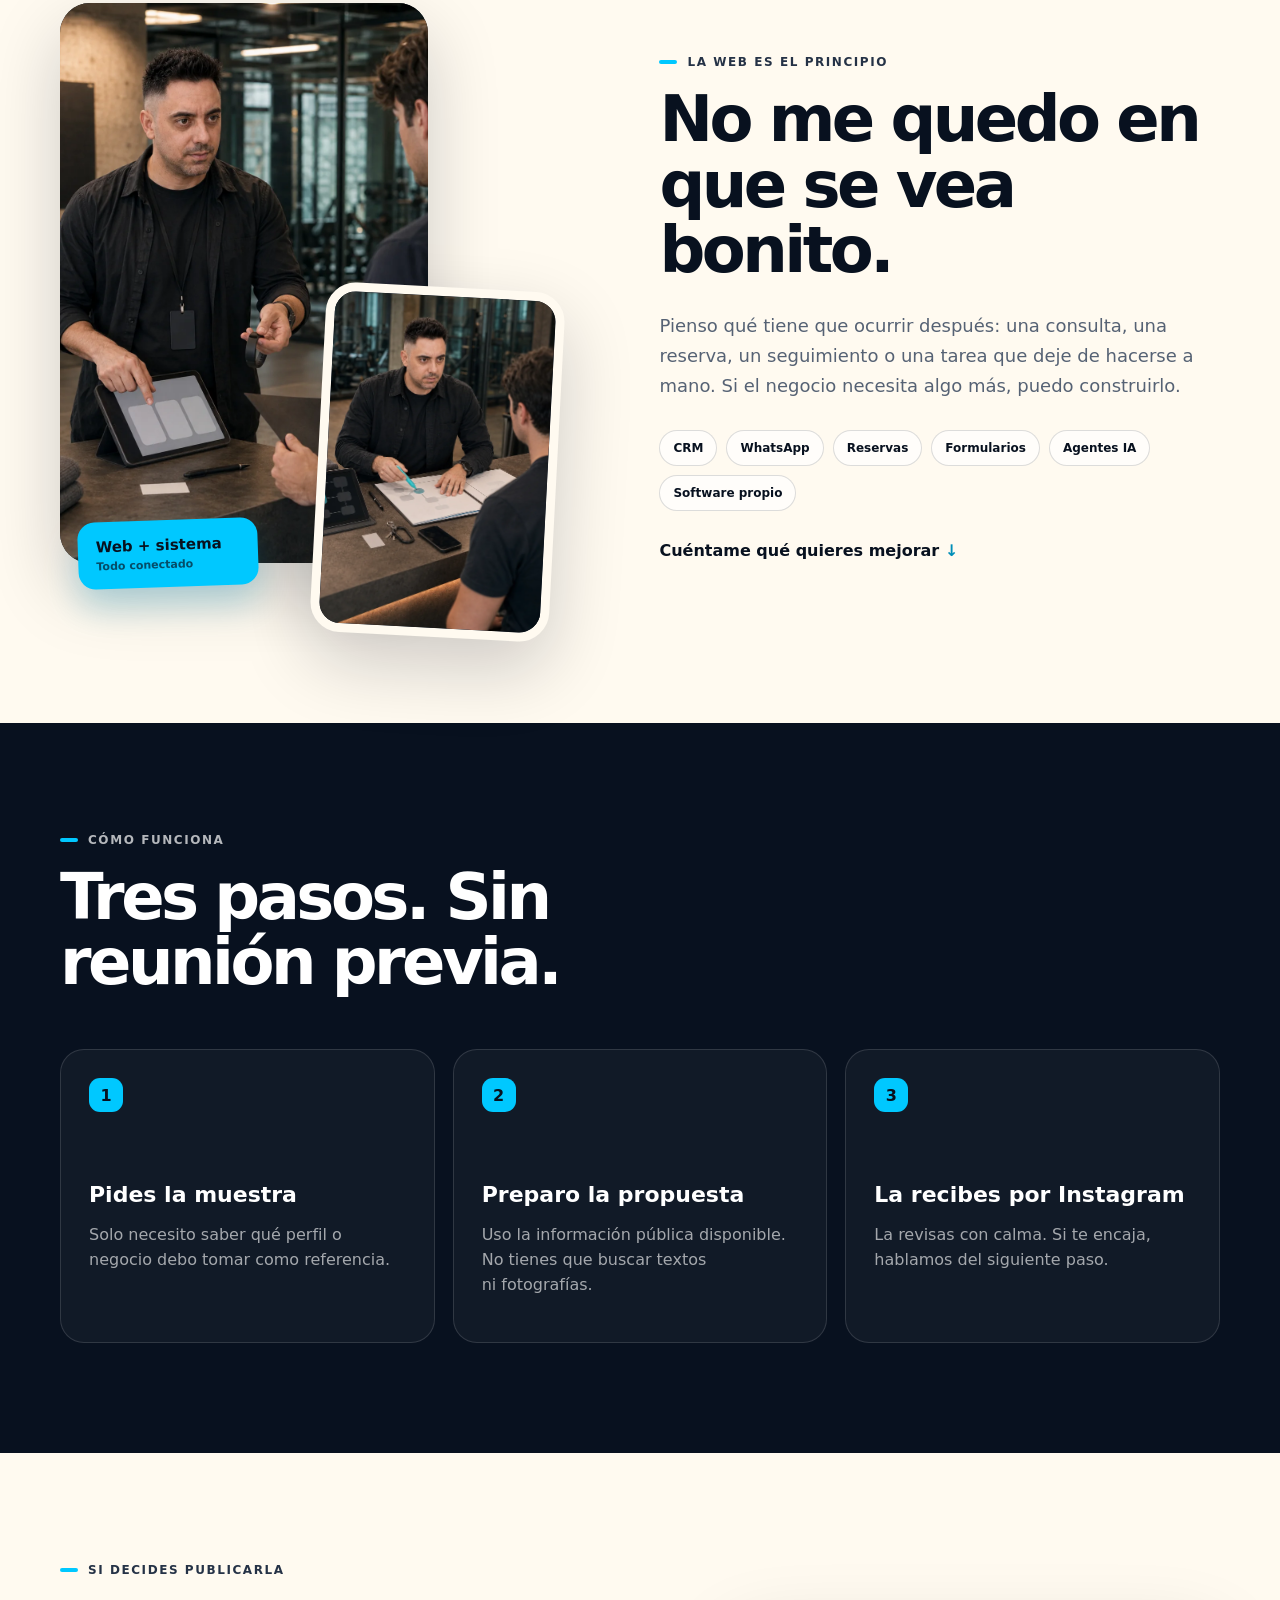
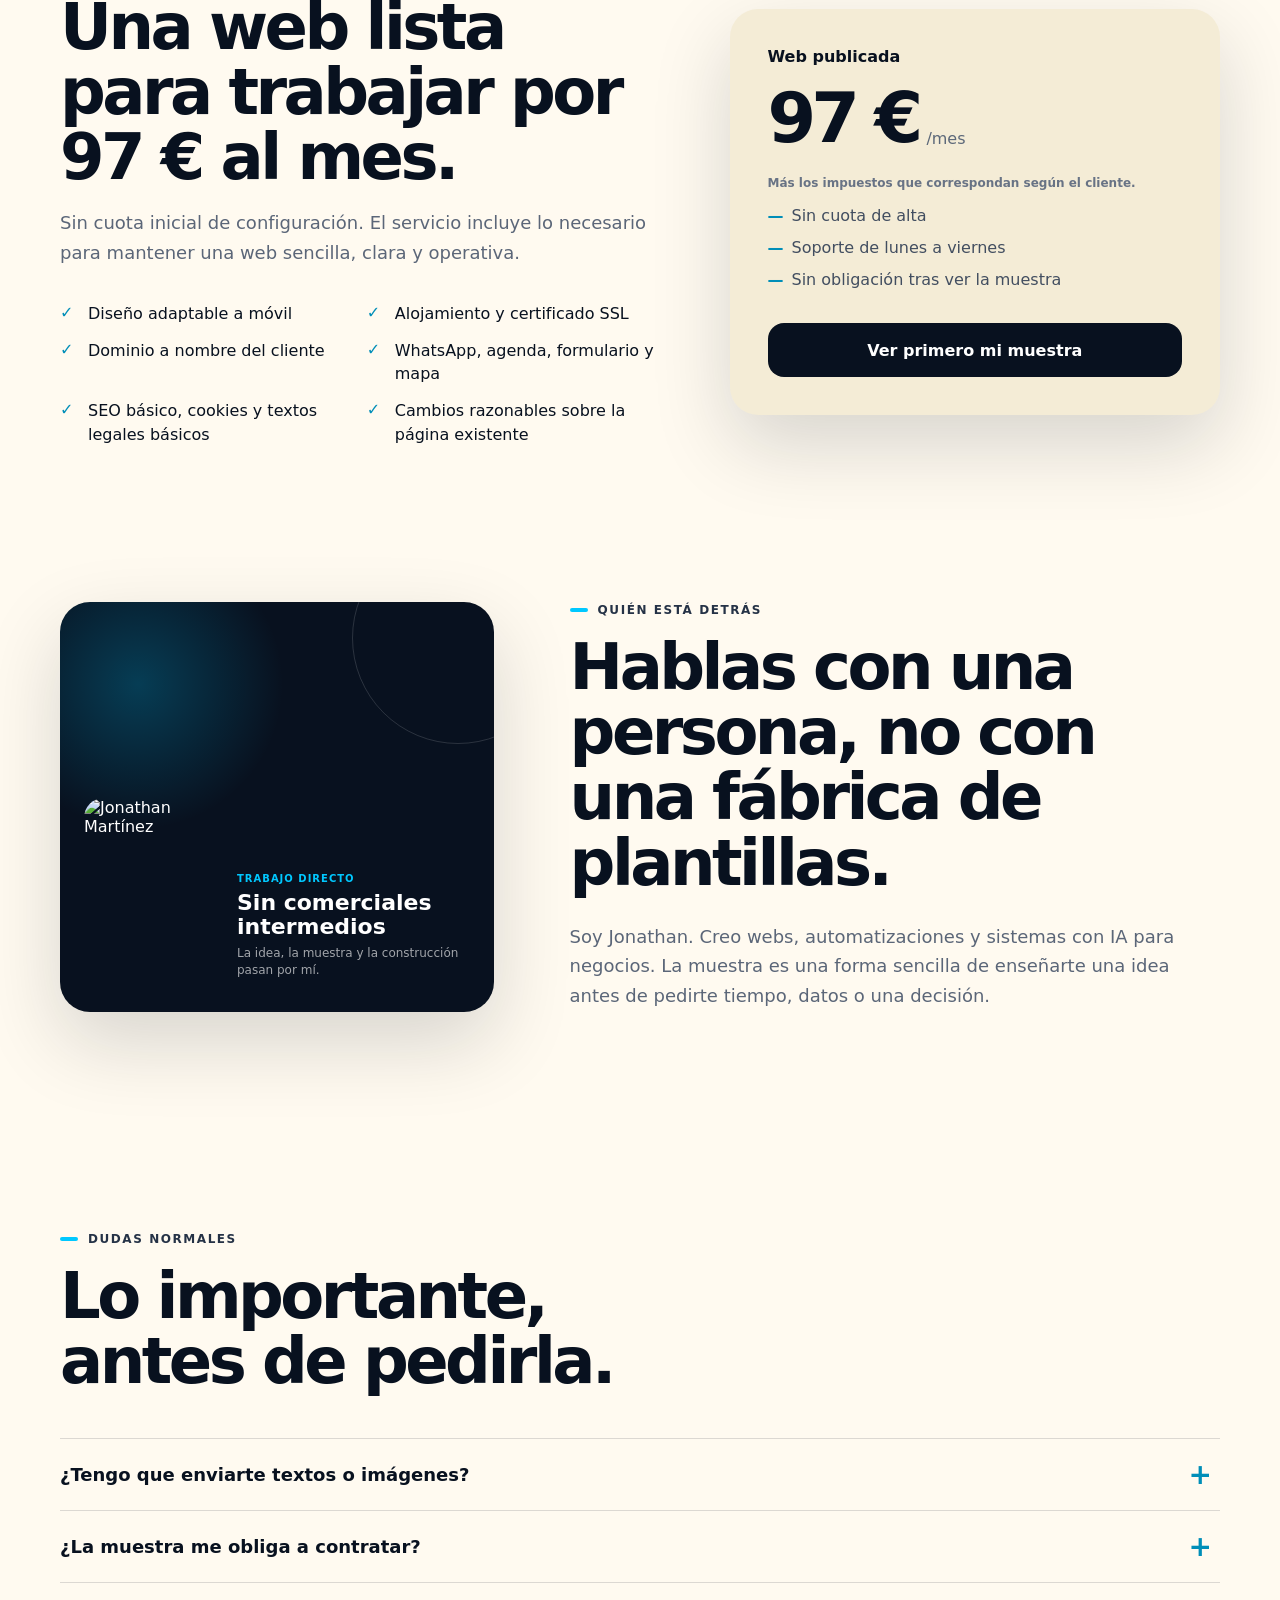
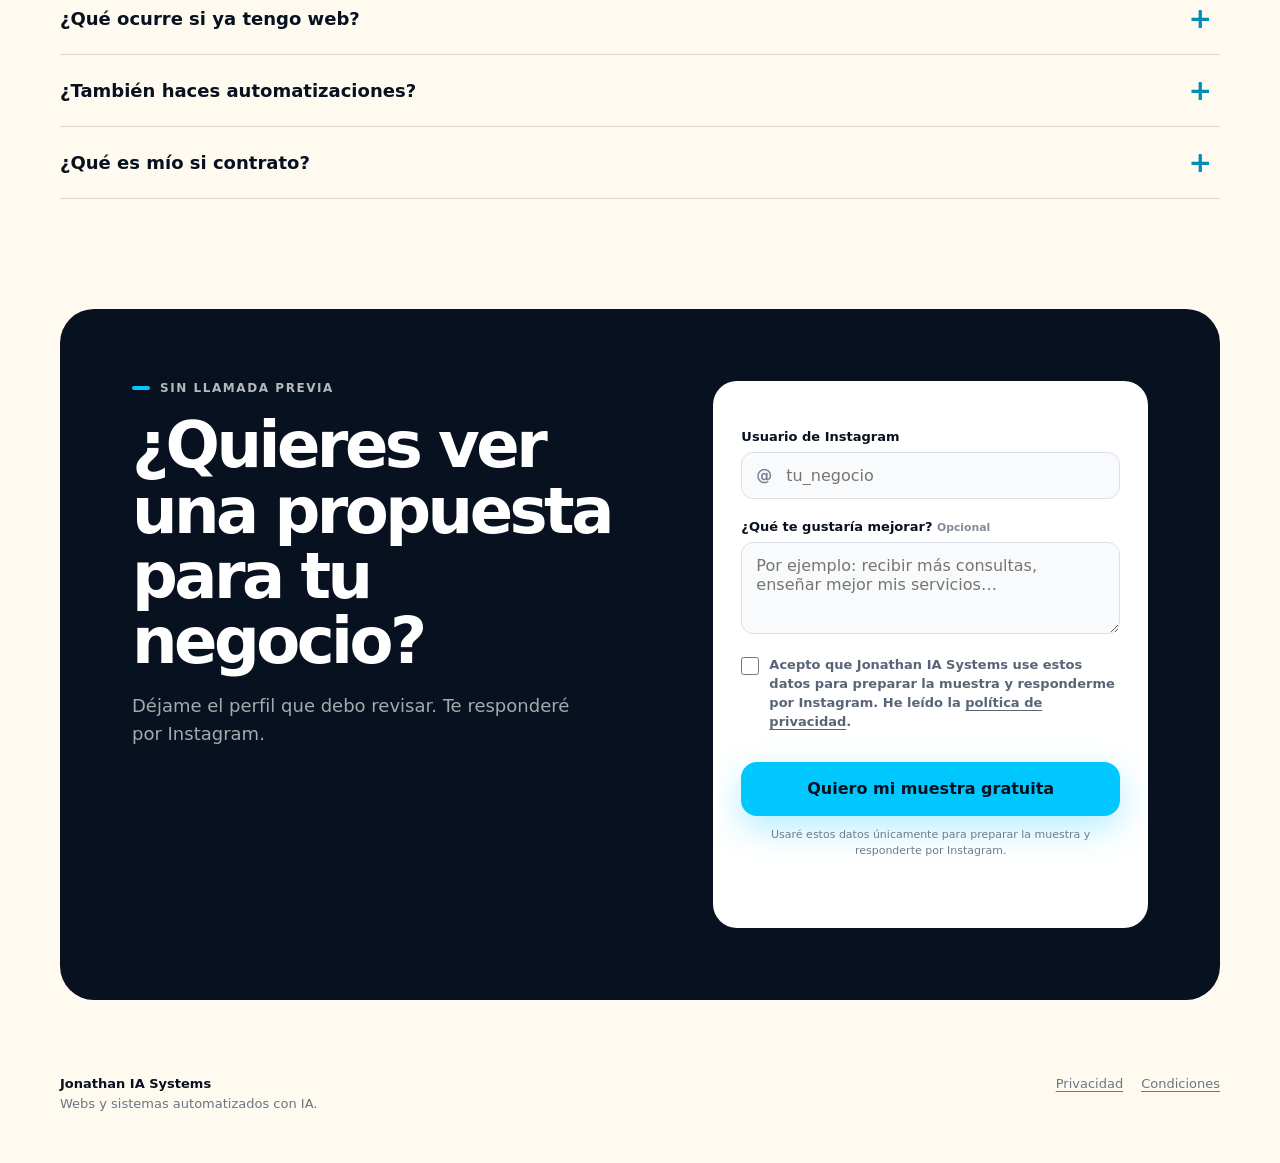
==== commit cee65f81: "Refresh web offer landing visuals" ====
--- a/muestra-web/index.html
+++ b/muestra-web/index.html
@@ -22,6 +22,8 @@
 
     <main>
       <section class="hero" id="inicio">
+        <div class="hero-orbit orbit-one" aria-hidden="true"></div>
+        <div class="hero-orbit orbit-two" aria-hidden="true"></div>
         <div class="hero-copy">
           <p class="eyebrow"><span></span> Una propuesta concreta para tu negocio</p>
           <h1>Mira cómo podría quedar la web de tu negocio.</h1>
@@ -43,6 +45,7 @@
         </div>
 
         <div class="hero-visual" aria-label="Ejemplo visual de una página orientada a conversión">
+          <div class="hero-signal" aria-hidden="true"><i></i><span>Diseño + automatización + IA</span></div>
           <div class="portrait-wrap">
             <img
               src="/muestra-web/assets/jonathan-trabajando.png"
@@ -79,6 +82,13 @@
         <span>Google Maps</span>
         <span>SEO básico</span>
       </section>
+
+      <div class="capability-marquee" aria-label="Webs, automatizaciones y software a medida">
+        <div class="capability-track">
+          <span>Webs que convierten</span><i></i><span>Automatizaciones</span><i></i><span>Software a medida</span><i></i><span>IA aplicada</span><i></i>
+          <span aria-hidden="true">Webs que convierten</span><i aria-hidden="true"></i><span aria-hidden="true">Automatizaciones</span><i aria-hidden="true"></i><span aria-hidden="true">Software a medida</span><i aria-hidden="true"></i><span aria-hidden="true">IA aplicada</span><i aria-hidden="true"></i>
+        </div>
+      </div>
 
       <section class="section portfolio-section" id="trabajos">
         <div class="portfolio-intro">
@@ -213,6 +223,30 @@
         </div>
       </section>
 
+      <section class="section builder-section" id="mas-alla">
+        <div class="builder-gallery" aria-label="Jonathan diseñando sistemas para negocios">
+          <figure class="builder-photo builder-photo-main">
+            <img src="/muestra-web/assets/jonathan-onboarding.webp" alt="Jonathan explicando una solución digital" width="1122" height="1402" loading="lazy" />
+          </figure>
+          <figure class="builder-photo builder-photo-secondary">
+            <img src="/muestra-web/assets/jonathan-explicando.webp" alt="Jonathan trabajando con un cliente en un sistema" width="1122" height="1402" loading="lazy" />
+          </figure>
+          <div class="builder-note" aria-hidden="true"><strong>Web + sistema</strong><span>Todo conectado</span></div>
+        </div>
+        <div class="builder-copy">
+          <p class="eyebrow"><span></span> La web es el principio</p>
+          <h2>No me quedo en que se vea bonito.</h2>
+          <p>
+            Pienso qué tiene que ocurrir después: una consulta, una reserva, un seguimiento o una
+            tarea que deje de hacerse a mano. Si el negocio necesita algo más, puedo construirlo.
+          </p>
+          <ul class="builder-tags" aria-label="Servicios que se pueden conectar">
+            <li>CRM</li><li>WhatsApp</li><li>Reservas</li><li>Formularios</li><li>Agentes IA</li><li>Software propio</li>
+          </ul>
+          <a class="text-link" href="#pedir-muestra">Cuéntame qué quieres mejorar <span>↓</span></a>
+        </div>
+      </section>
+
       <section class="section process-section" id="como-funciona">
         <div class="section-heading compact">
           <p class="eyebrow light"><span></span> Cómo funciona</p>
@@ -265,15 +299,25 @@
         </aside>
       </section>
 
-      <section class="section founder-section">
-        <div>
+      <section class="section founder-section" id="jonathan">
+        <div class="founder-card">
+          <div class="founder-mini-portrait">
+            <img src="/muestra-web/assets/jonathan-trabajando.png" alt="Jonathan Martínez" width="768" height="1365" loading="lazy" />
+          </div>
+          <div>
+            <span class="founder-kicker">Trabajo directo</span>
+            <strong>Sin comerciales intermedios</strong>
+            <span>La idea, la muestra y la construcción pasan por mí.</span>
+          </div>
+        </div>
+        <div class="founder-copy">
           <p class="eyebrow"><span></span> Quién está detrás</p>
           <h2>Hablas con una persona, no con una fábrica de plantillas.</h2>
-        </div>
-        <p>
-          Soy Jonathan. Creo webs, automatizaciones y sistemas con IA para negocios. La muestra es
-          una forma sencilla de enseñarte una idea antes de pedirte tiempo, datos o una decisión.
-        </p>
+          <p>
+            Soy Jonathan. Creo webs, automatizaciones y sistemas con IA para negocios. La muestra es
+            una forma sencilla de enseñarte una idea antes de pedirte tiempo, datos o una decisión.
+          </p>
+        </div>
       </section>
 
       <section class="section faq-section">
--- a/muestra-web/styles.css
+++ b/muestra-web/styles.css
@@ -14,12 +14,30 @@
 
 * { box-sizing: border-box; }
 html { scroll-behavior: smooth; }
+[id] { scroll-margin-top: 92px; }
 body {
   margin: 0;
-  background: var(--cream);
+  background:
+    radial-gradient(circle at 10% 12%, rgba(0,200,255,.08), transparent 22%),
+    radial-gradient(circle at 92% 34%, rgba(244,210,122,.12), transparent 25%),
+    var(--cream);
   color: var(--ink);
   font-family: Inter, ui-sans-serif, system-ui, -apple-system, BlinkMacSystemFont, "Segoe UI", sans-serif;
   -webkit-font-smoothing: antialiased;
+}
+
+body::before {
+  content: "";
+  position: fixed;
+  inset: 0;
+  z-index: -1;
+  pointer-events: none;
+  opacity: .18;
+  background-image:
+    linear-gradient(rgba(8,17,31,.05) 1px, transparent 1px),
+    linear-gradient(90deg, rgba(8,17,31,.05) 1px, transparent 1px);
+  background-size: 54px 54px;
+  mask-image: linear-gradient(to bottom, black, transparent 72%);
 }
 
 a { color: inherit; }
@@ -33,6 +51,14 @@
   display: flex;
   align-items: center;
   justify-content: space-between;
+  position: sticky;
+  top: 0;
+  z-index: 100;
+  padding: 0 16px;
+  border-radius: 0 0 20px 20px;
+  background: rgba(255,250,240,.78);
+  backdrop-filter: blur(18px);
+  -webkit-backdrop-filter: blur(18px);
 }
 
 .brand {
@@ -95,6 +121,17 @@
   top: 44px;
 }
 
+.hero-orbit {
+  position: absolute;
+  z-index: 0;
+  border: 1px solid rgba(0,142,184,.15);
+  border-radius: 50%;
+  pointer-events: none;
+}
+.orbit-one { width: 460px; height: 460px; right: -170px; top: -190px; animation: orbit-drift 12s ease-in-out infinite alternate; }
+.orbit-two { width: 180px; height: 180px; right: 35%; bottom: -105px; animation: orbit-drift 9s ease-in-out infinite alternate-reverse; }
+.hero-copy, .hero-visual { position: relative; z-index: 1; }
+
 .eyebrow {
   display: flex;
   align-items: center;
@@ -193,6 +230,28 @@
 .hero-facts span { color: #657084; font-size: 12px; }
 
 .hero-visual { min-height: 560px; position: relative; }
+.hero-signal {
+  position: absolute;
+  z-index: 5;
+  top: 24px;
+  left: -12px;
+  display: flex;
+  align-items: center;
+  gap: 9px;
+  padding: 10px 13px;
+  border: 1px solid rgba(255,255,255,.4);
+  border-radius: 999px;
+  background: rgba(8,17,31,.86);
+  color: white;
+  box-shadow: 0 15px 35px rgba(8,17,31,.18);
+  backdrop-filter: blur(12px);
+  font-size: 10px;
+  font-weight: 850;
+  letter-spacing: .05em;
+  text-transform: uppercase;
+  animation: signal-float 5s ease-in-out infinite;
+}
+.hero-signal i { width: 7px; height: 7px; border-radius: 50%; background: var(--cyan); box-shadow: 0 0 0 5px rgba(0,200,255,.16); }
 .portrait-wrap {
   width: min(79%, 390px);
   height: 520px;
@@ -202,6 +261,7 @@
   overflow: hidden;
   box-shadow: var(--shadow);
   background: var(--ink);
+  animation: portrait-breathe 7s ease-in-out infinite;
 }
 .portrait-wrap img { width: 100%; height: 100%; object-fit: cover; object-position: center 30%; }
 .portrait-wrap::after {
@@ -242,6 +302,7 @@
   border: 1px solid rgba(8,17,31,.11);
   box-shadow: 0 22px 50px rgba(8,17,31,.18);
   transform: rotate(-2deg);
+  animation: browser-float 6s ease-in-out infinite;
 }
 .browser-top {
   height: 34px;
@@ -278,6 +339,29 @@
   font-weight: 750;
 }
 .trust-strip span::before { content: "✓"; margin-right: 8px; color: var(--cyan-dark); font-weight: 900; }
+
+.capability-marquee {
+  width: 100%;
+  margin: 34px 0 0;
+  padding: 13px 0;
+  overflow: hidden;
+  border-top: 1px solid var(--line);
+  border-bottom: 1px solid var(--line);
+  background: rgba(255,255,255,.42);
+}
+.capability-track {
+  width: max-content;
+  display: flex;
+  align-items: center;
+  gap: 24px;
+  color: #506074;
+  font-size: 12px;
+  font-weight: 900;
+  letter-spacing: .13em;
+  text-transform: uppercase;
+  animation: marquee-slide 25s linear infinite;
+}
+.capability-track i { width: 7px; height: 7px; border-radius: 50%; background: var(--cyan); }
 
 .section { width: min(calc(100% - 40px), var(--max)); margin: 0 auto; padding: 110px 0; }
 .section-heading { max-width: 780px; }
@@ -438,6 +522,53 @@
 .mini-ui span { color: var(--cyan); font-size: 10px; font-weight: 900; letter-spacing: .08em; }
 .mini-ui strong { max-width: 370px; font-size: 26px; line-height: 1.08; }
 .mini-ui i { width: max-content; padding: 10px 13px; border-radius: 9px; background: var(--cyan); color: var(--ink); font-size: 11px; font-style: normal; font-weight: 900; }
+
+.builder-section {
+  padding-top: 58px;
+  display: grid;
+  grid-template-columns: minmax(0,.94fr) minmax(0,1.06fr);
+  gap: clamp(55px, 8vw, 112px);
+  align-items: center;
+}
+.builder-gallery { min-height: 610px; position: relative; }
+.builder-photo {
+  margin: 0;
+  overflow: hidden;
+  border-radius: 30px;
+  background: var(--ink);
+  box-shadow: 0 28px 72px rgba(8,17,31,.2);
+}
+.builder-photo img { width: 100%; height: 100%; object-fit: cover; }
+.builder-photo-main { width: 74%; height: 560px; }
+.builder-photo-secondary {
+  width: 48%;
+  height: 350px;
+  position: absolute;
+  right: 0;
+  bottom: -24px;
+  border: 9px solid var(--cream);
+  transform: rotate(3deg);
+}
+.builder-note {
+  position: absolute;
+  left: 18px;
+  bottom: 26px;
+  z-index: 2;
+  min-width: 180px;
+  padding: 16px 18px;
+  border-radius: 17px;
+  display: grid;
+  gap: 4px;
+  color: var(--ink);
+  background: var(--cyan);
+  box-shadow: 0 18px 34px rgba(0,142,184,.26);
+  transform: rotate(-2deg);
+}
+.builder-note strong { font-size: 15px; }
+.builder-note span { font-size: 11px; font-weight: 750; opacity: .67; }
+.builder-copy > p:not(.eyebrow) { margin: 28px 0 0; color: #566274; font-size: 18px; line-height: 1.65; }
+.builder-tags { margin: 30px 0; padding: 0; list-style: none; display: flex; flex-wrap: wrap; gap: 9px; }
+.builder-tags li { padding: 10px 13px; border: 1px solid var(--line); border-radius: 999px; background: rgba(255,255,255,.64); font-size: 12px; font-weight: 850; }
 
 .process-section {
   width: 100%;
@@ -467,8 +598,39 @@
 .price-card li::before { content: "—"; margin-right: 8px; color: var(--cyan-dark); font-weight: 900; }
 .price-card .button { width: 100%; margin-top: 18px; }
 
-.founder-section { padding-top: 30px; display: grid; grid-template-columns: 1fr 1fr; gap: 80px; align-items: end; }
-.founder-section > p { margin: 0; }
+.founder-section { padding-top: 30px; display: grid; grid-template-columns: .8fr 1.2fr; gap: 76px; align-items: center; }
+.founder-card {
+  min-height: 410px;
+  padding: 24px;
+  border-radius: 30px;
+  display: flex;
+  align-items: flex-end;
+  gap: 18px;
+  position: relative;
+  overflow: hidden;
+  color: white;
+  background:
+    radial-gradient(circle at 18% 20%, rgba(0,200,255,.24), transparent 30%),
+    var(--ink);
+  box-shadow: var(--shadow);
+}
+.founder-card::after {
+  content: "";
+  position: absolute;
+  width: 210px;
+  height: 210px;
+  right: -70px;
+  top: -70px;
+  border: 1px solid rgba(255,255,255,.14);
+  border-radius: 50%;
+}
+.founder-mini-portrait { width: 135px; height: 190px; flex: 0 0 auto; border-radius: 20px; overflow: hidden; position: relative; z-index: 1; }
+.founder-mini-portrait img { width: 100%; height: 100%; object-fit: cover; object-position: center 26%; }
+.founder-card > div:last-child { position: relative; z-index: 1; display: grid; gap: 7px; padding-bottom: 8px; }
+.founder-kicker { color: var(--cyan); font-size: 10px; font-weight: 900; letter-spacing: .1em; text-transform: uppercase; }
+.founder-card strong { max-width: 210px; font-size: 22px; line-height: 1.06; }
+.founder-card > div:last-child > span:last-child { color: rgba(255,255,255,.62); font-size: 12px; line-height: 1.45; }
+.founder-copy > p:last-child { margin: 26px 0 0; color: #5b6678; font-size: 18px; line-height: 1.65; }
 .faq-section { padding-bottom: 90px; }
 .faq-list { margin-top: 44px; border-top: 1px solid var(--line); }
 .faq-list details { border-bottom: 1px solid var(--line); }
@@ -520,6 +682,29 @@
 footer div { display: grid; gap: 5px; }
 footer nav { display: flex; align-items: flex-start; gap: 18px; }
 
+.has-motion .reveal { opacity: 0; transform: translateY(28px); transition: opacity .72s ease, transform .72s cubic-bezier(.2,.75,.25,1); transition-delay: var(--reveal-delay, 0ms); }
+.has-motion .reveal.reveal-visible { opacity: 1; transform: translateY(0); }
+
+@keyframes orbit-drift {
+  from { transform: translate3d(0,0,0) rotate(0deg); }
+  to { transform: translate3d(-24px,18px,0) rotate(8deg); }
+}
+@keyframes signal-float {
+  0%,100% { transform: translateY(0) rotate(-1deg); }
+  50% { transform: translateY(-8px) rotate(1deg); }
+}
+@keyframes portrait-breathe {
+  0%,100% { transform: translateY(0); }
+  50% { transform: translateY(-7px); }
+}
+@keyframes browser-float {
+  0%,100% { transform: translateY(0) rotate(-2deg); }
+  50% { transform: translateY(-10px) rotate(-.5deg); }
+}
+@keyframes marquee-slide {
+  to { transform: translateX(calc(-50% - 12px)); }
+}
+
 .legal-page { width: min(calc(100% - 40px), 820px); margin: 0 auto; padding: 70px 0 100px; }
 .legal-page .brand { width: max-content; margin-bottom: 64px; }
 .legal-page h1 { max-width: 760px; font-size: clamp(44px, 8vw, 76px); }
@@ -534,7 +719,8 @@
   .hero-visual { min-height: 470px; }
   .portrait-wrap { height: 440px; }
   .browser-card { left: 0; }
-  .offer-section, .request-section, .founder-section { grid-template-columns: 1fr; gap: 44px; }
+  .offer-section, .request-section, .founder-section, .builder-section { grid-template-columns: 1fr; gap: 44px; }
+  .builder-copy { max-width: 700px; }
   .portfolio-intro { align-items: flex-start; flex-direction: column; gap: 20px; }
   .portfolio-card, .portfolio-card-wide { grid-column: span 3; }
   .systems-proof { grid-template-columns: 1fr; }
@@ -558,6 +744,7 @@
   .hero-facts li { min-width: 0; margin-right: 12px; padding-right: 12px; }
   .hero-facts strong { font-size: 21px; }
   .hero-visual { min-height: 430px; }
+  .hero-signal { left: -2px; top: 8px; }
   .portrait-wrap { width: 86%; height: 390px; }
   .browser-card { width: 230px; bottom: -2px; }
   .section { width: calc(100% - 28px); padding: 78px 0; }
@@ -575,10 +762,20 @@
   .system-list a, .system-list div { align-items: flex-start; flex-direction: column; gap: 6px; }
   .system-list span { text-align: left; }
   .value-grid { grid-template-columns: 1fr; }
+  .builder-section { padding-top: 34px; }
+  .builder-gallery { min-height: 490px; }
+  .builder-photo-main { width: 81%; height: 430px; }
+  .builder-photo-secondary { width: 49%; height: 270px; border-width: 6px; bottom: -6px; }
+  .builder-note { left: 10px; bottom: 20px; min-width: 155px; padding: 13px 14px; }
+  .builder-copy > p:not(.eyebrow) { font-size: 16px; }
   .value-card.featured { grid-row: auto; min-height: 520px; }
   .process-section { width: 100%; padding: 78px 14px; }
   .check-list { grid-template-columns: 1fr; }
   .price strong { font-size: 61px; }
+  .founder-section { padding-top: 8px; }
+  .founder-card { min-height: 340px; padding: 18px; gap: 13px; }
+  .founder-mini-portrait { width: 112px; height: 166px; }
+  .founder-card strong { font-size: 19px; }
   .request-section { width: calc(100% - 20px); padding: 30px 16px 16px; border-radius: 26px; }
   .request-form { padding: 20px; }
   footer { width: calc(100% - 28px); flex-direction: column; }
@@ -589,4 +786,6 @@
 @media (prefers-reduced-motion: reduce) {
   html { scroll-behavior: auto; }
   *, *::before, *::after { transition: none !important; }
-}
+  .hero-orbit, .hero-signal, .portrait-wrap, .browser-card, .capability-track { animation: none !important; }
+  .has-motion .reveal { opacity: 1; transform: none; }
+}
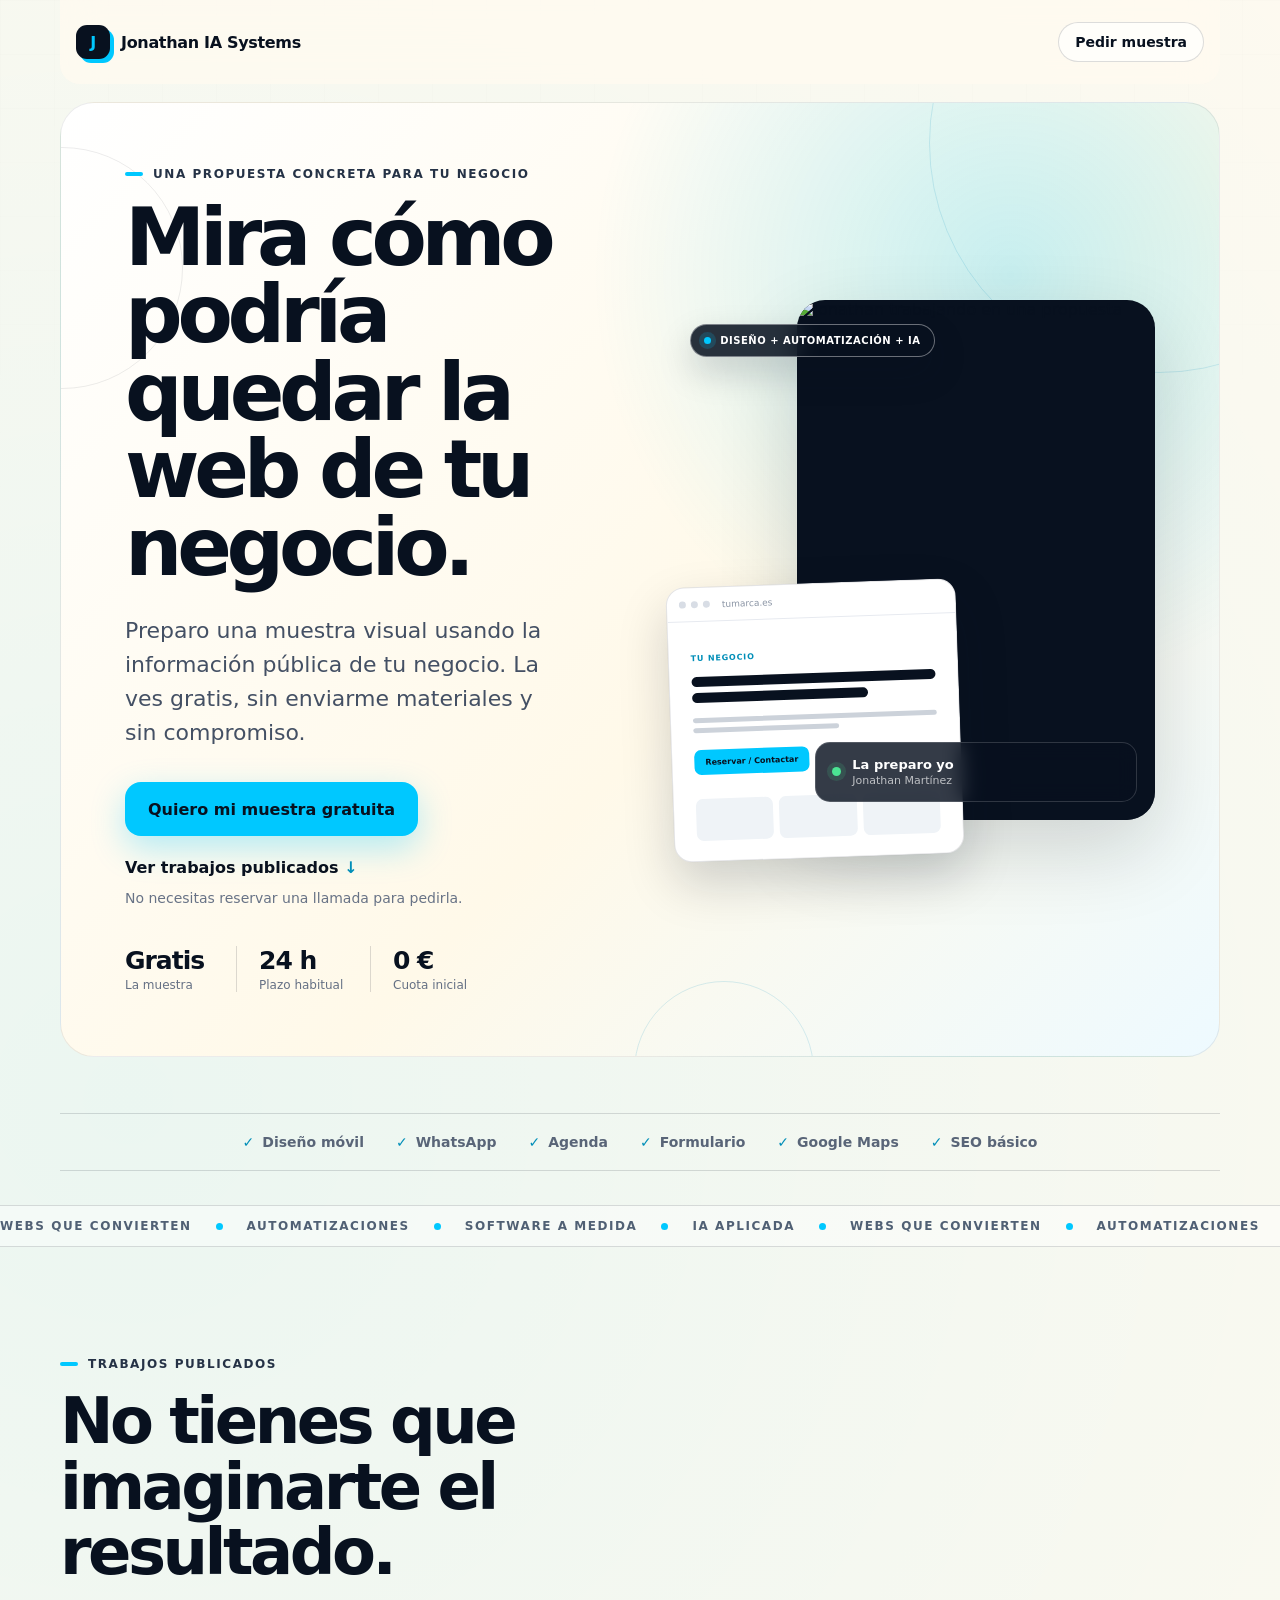
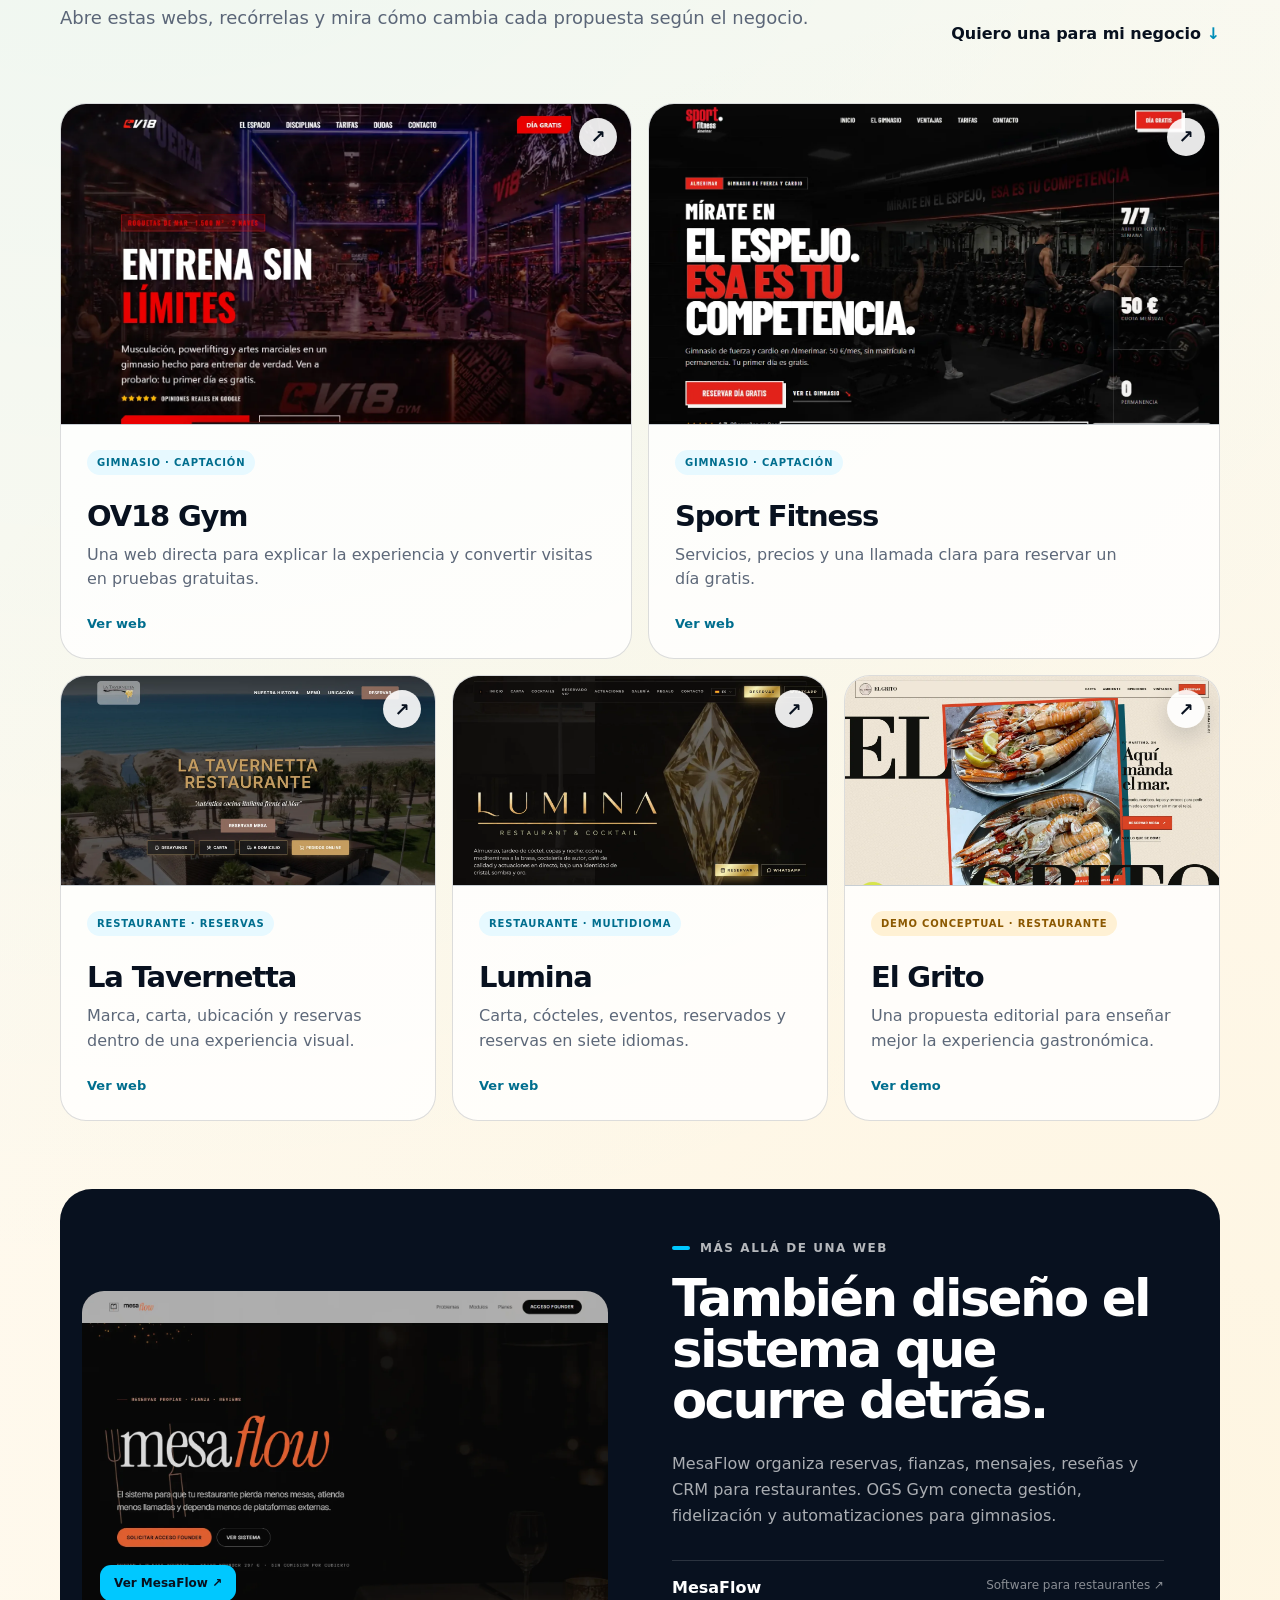
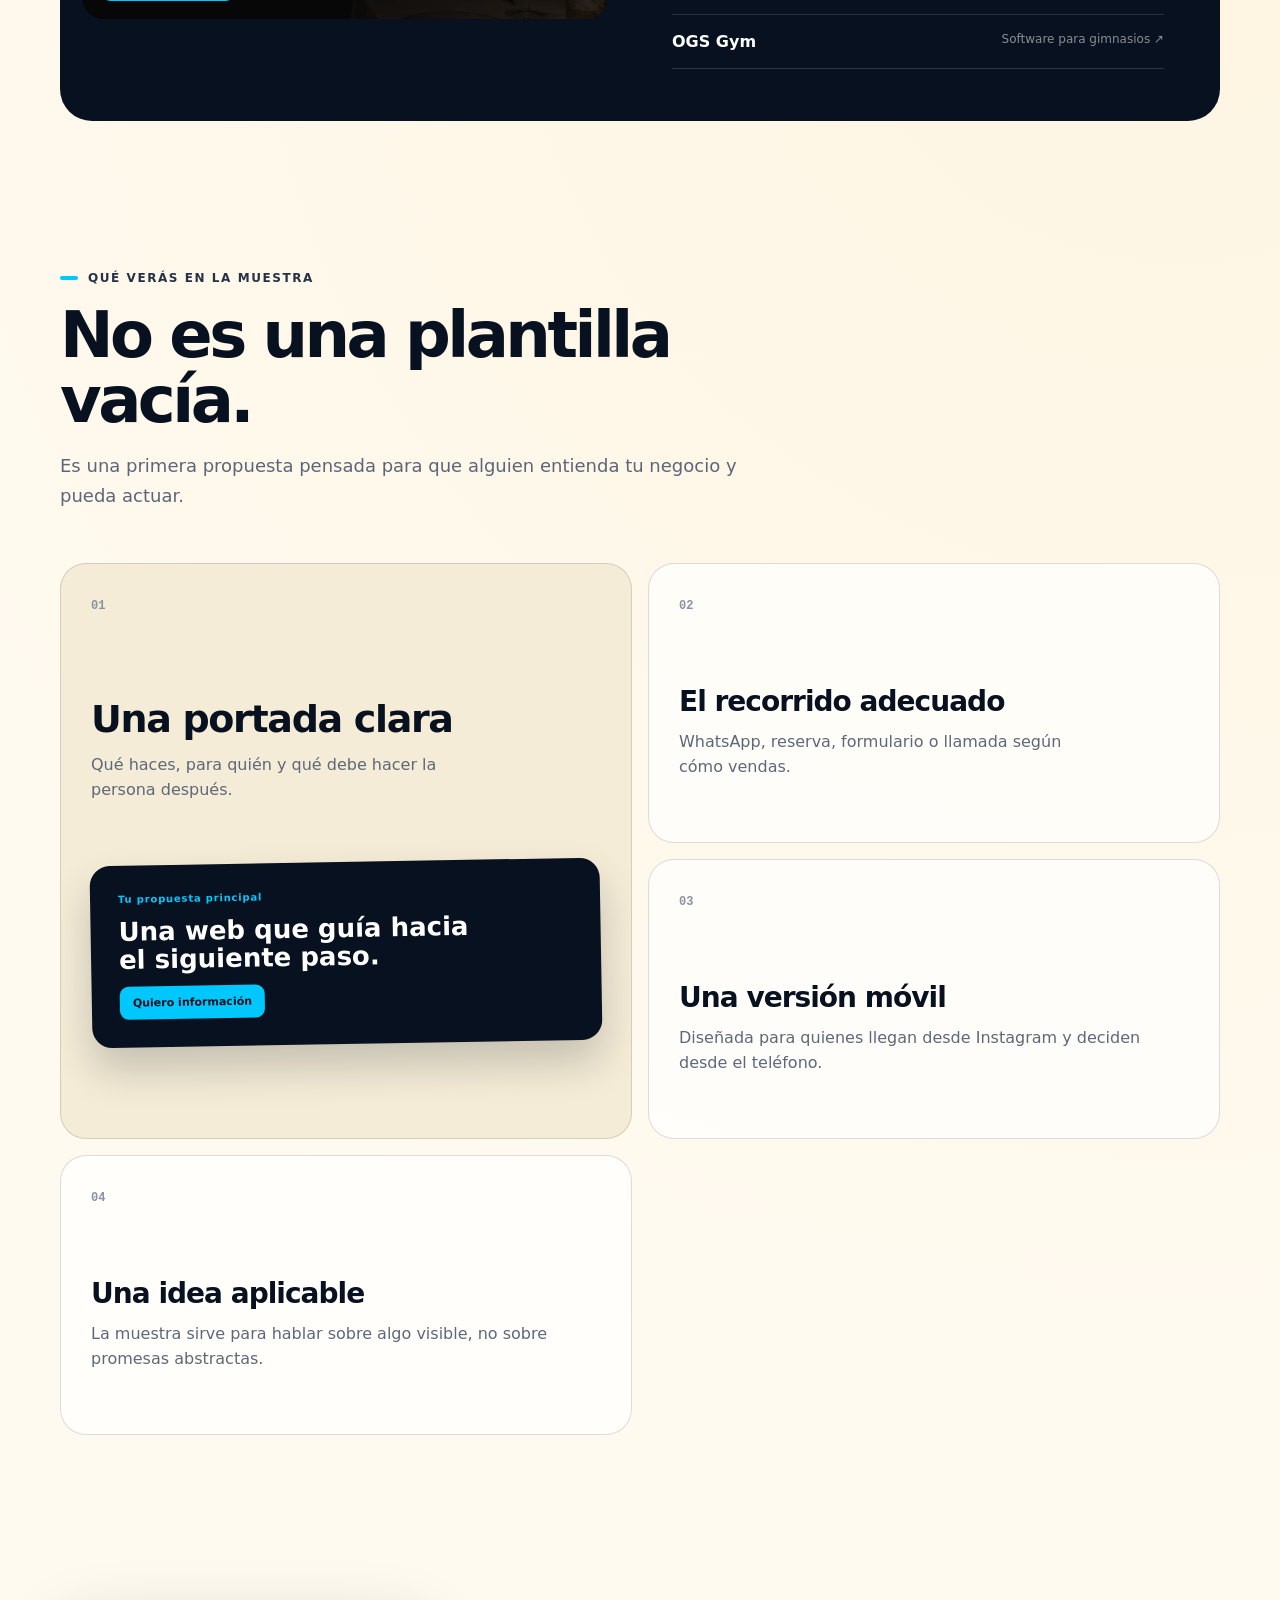
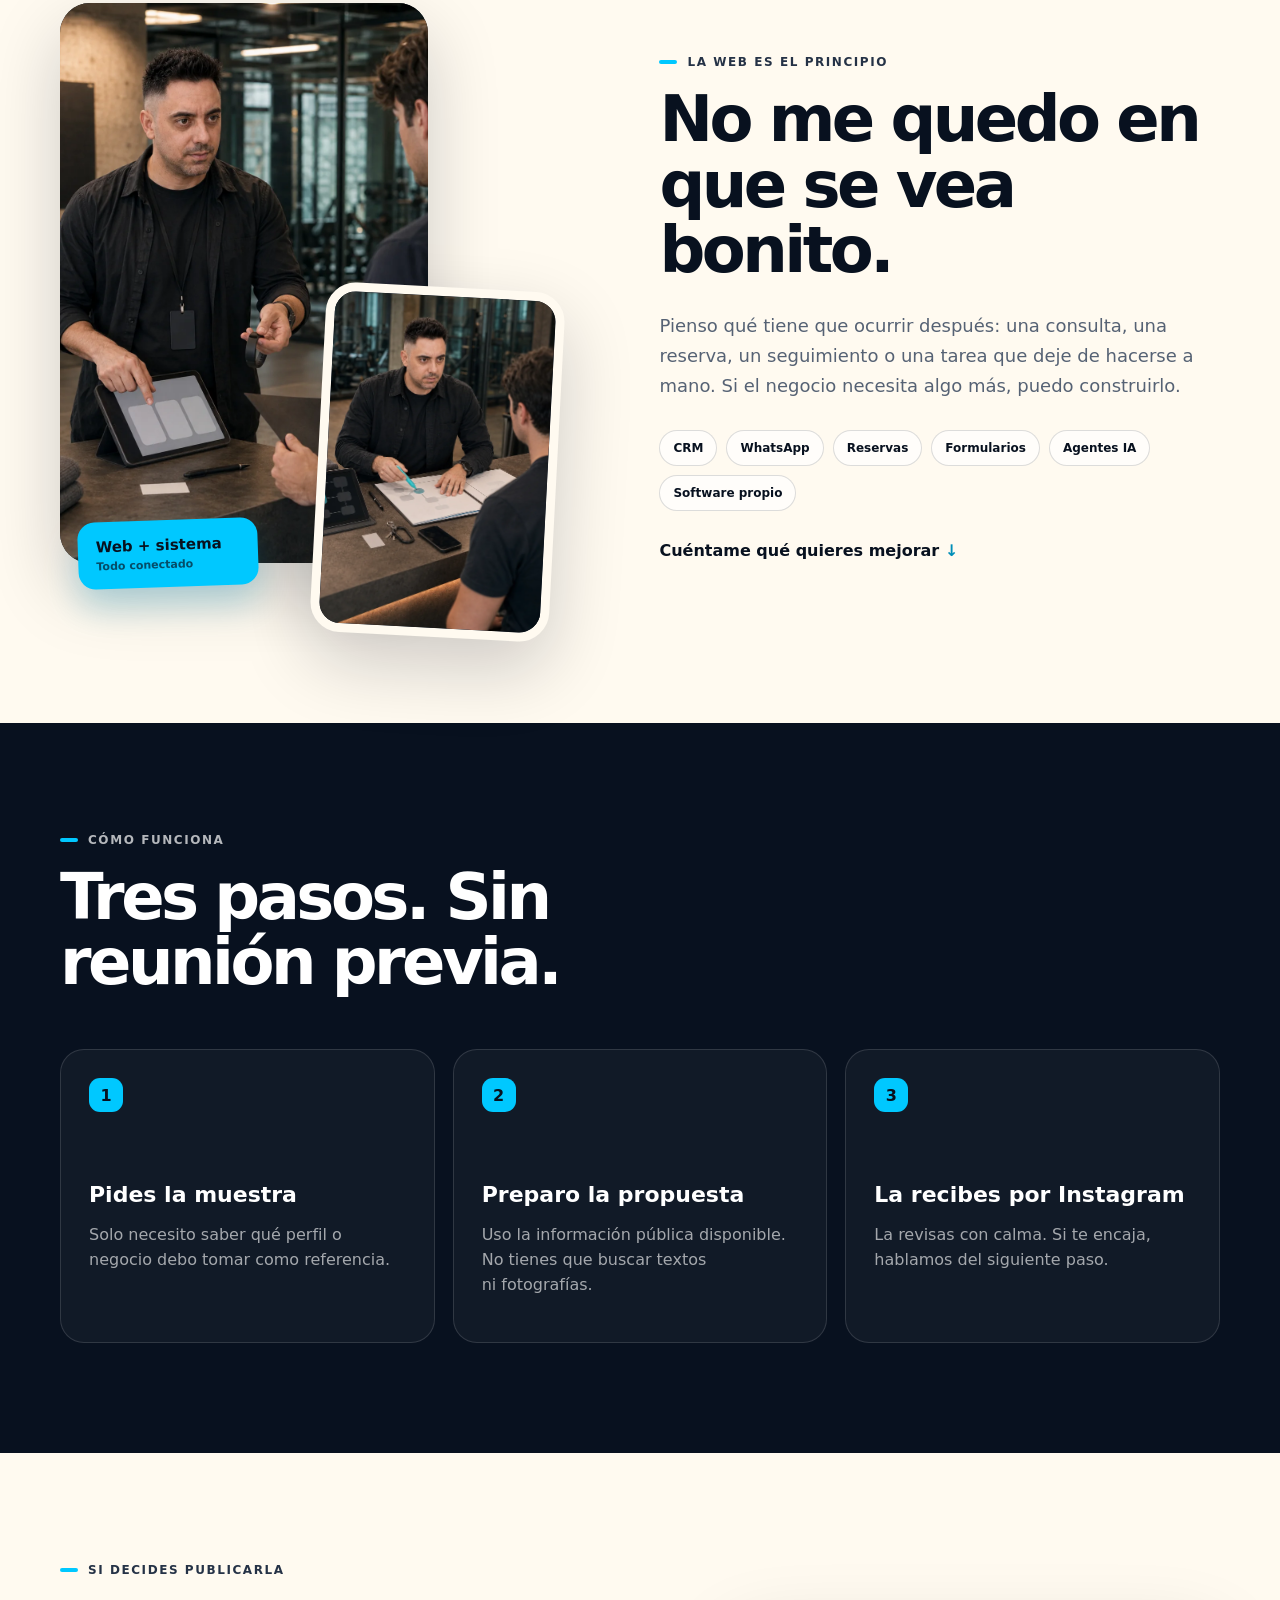
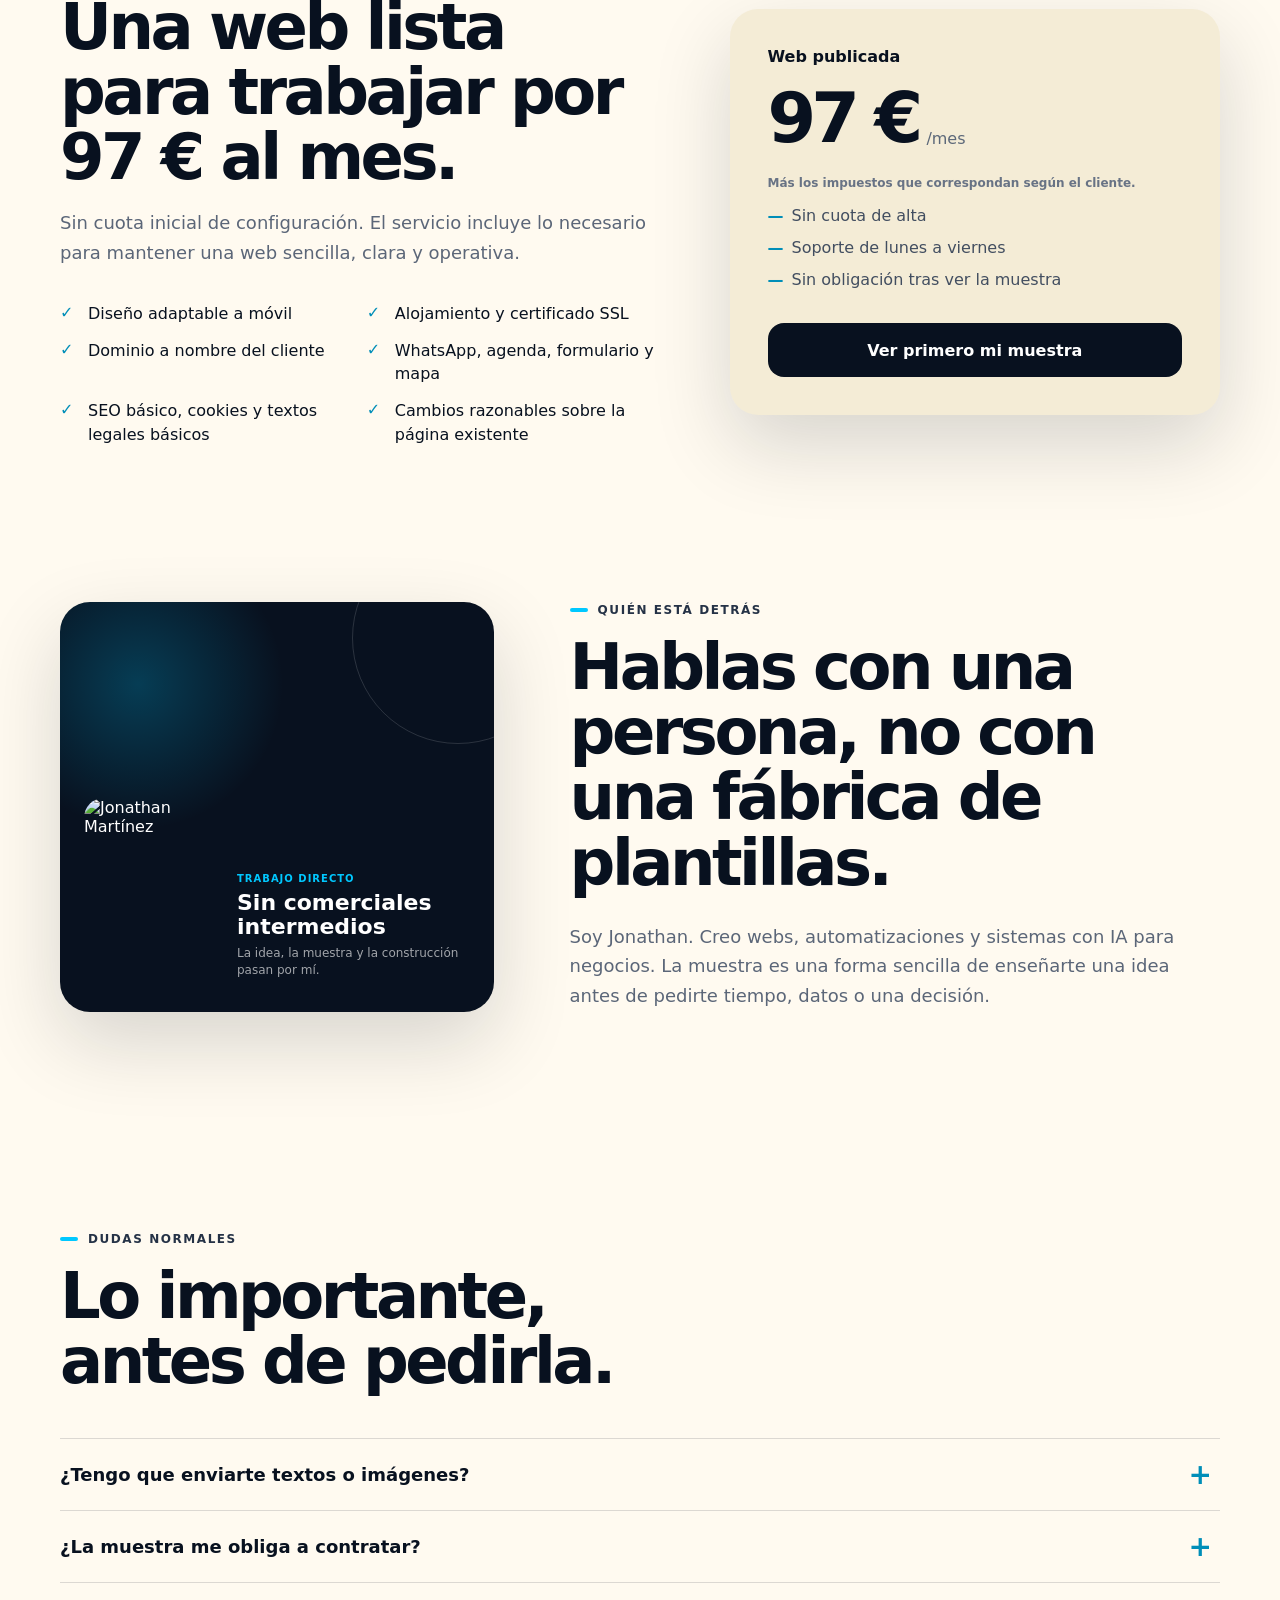
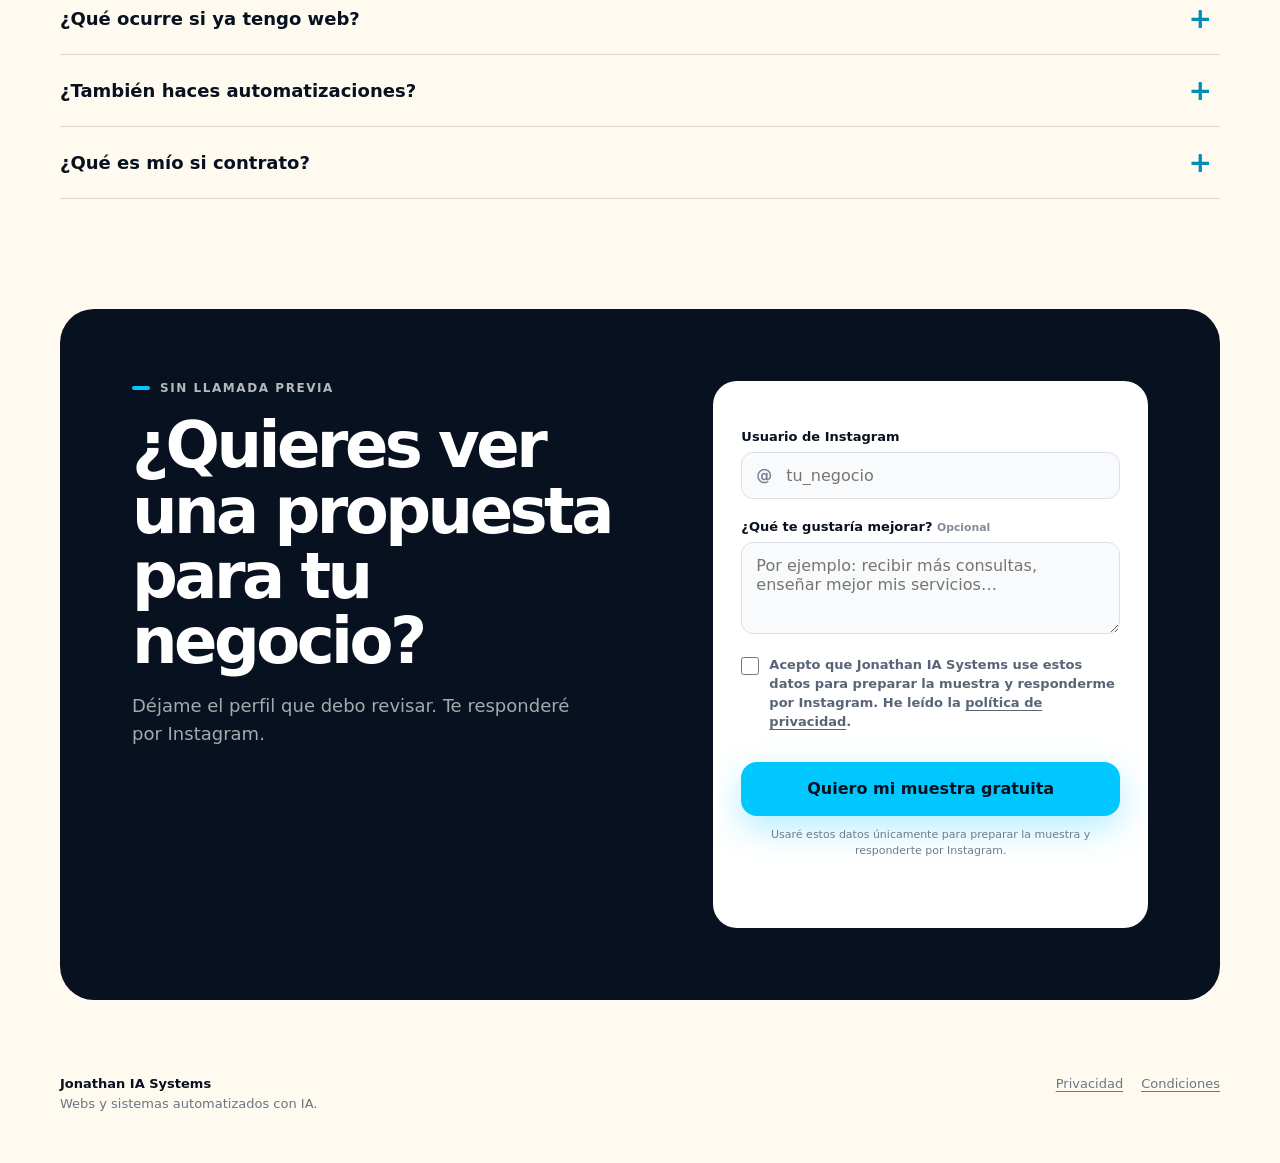
==== commit 231c29ef: "Link OGS Gym product site from portfolio" ====
--- a/muestra-web/index.html
+++ b/muestra-web/index.html
@@ -181,7 +181,7 @@
             </p>
             <div class="system-list" aria-label="Productos propios">
               <a href="https://www.mesaflow.es" target="_blank" rel="noopener noreferrer"><strong>MesaFlow</strong><span>Software para restaurantes ↗</span></a>
-              <div><strong>OGS Gym</strong><span>Plataforma privada para gimnasios</span></div>
+              <a href="https://ogs-marketing.vercel.app" target="_blank" rel="noopener noreferrer"><strong>OGS Gym</strong><span>Software para gimnasios ↗</span></a>
             </div>
           </div>
         </div>
